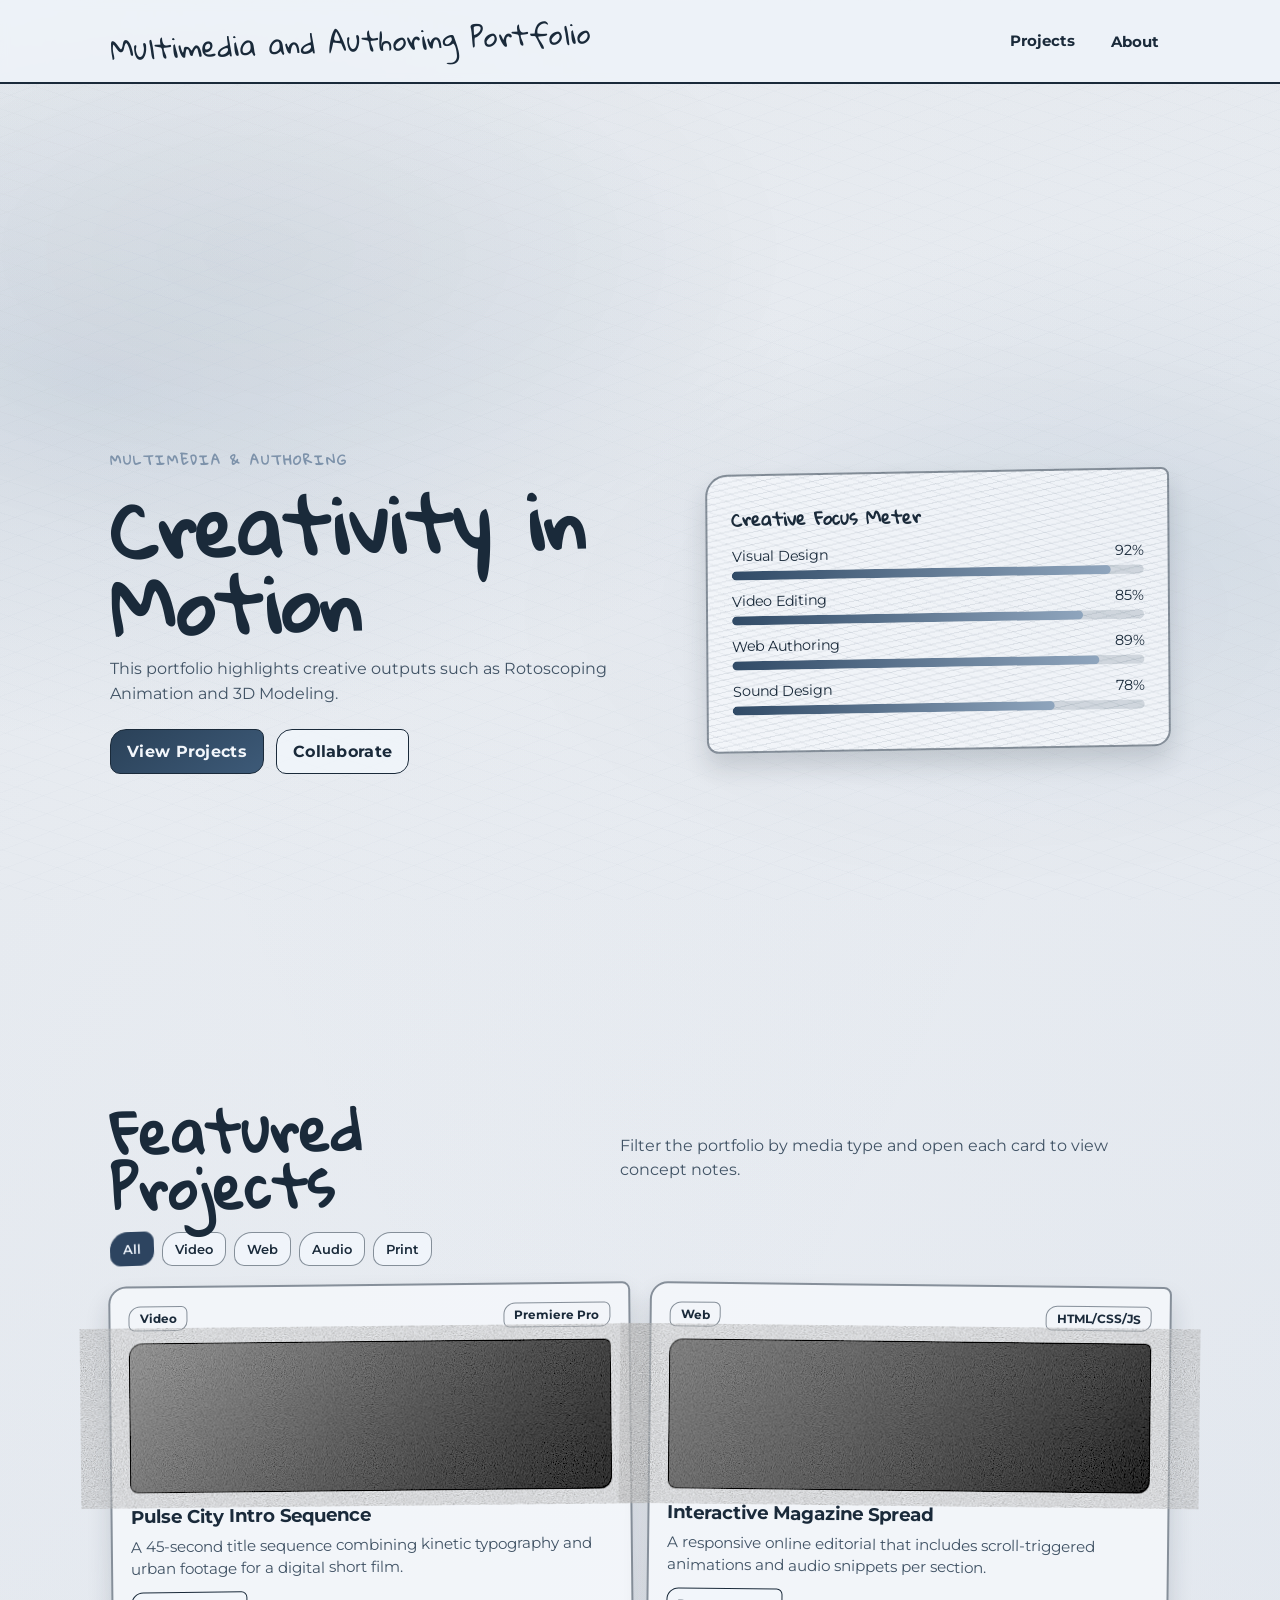
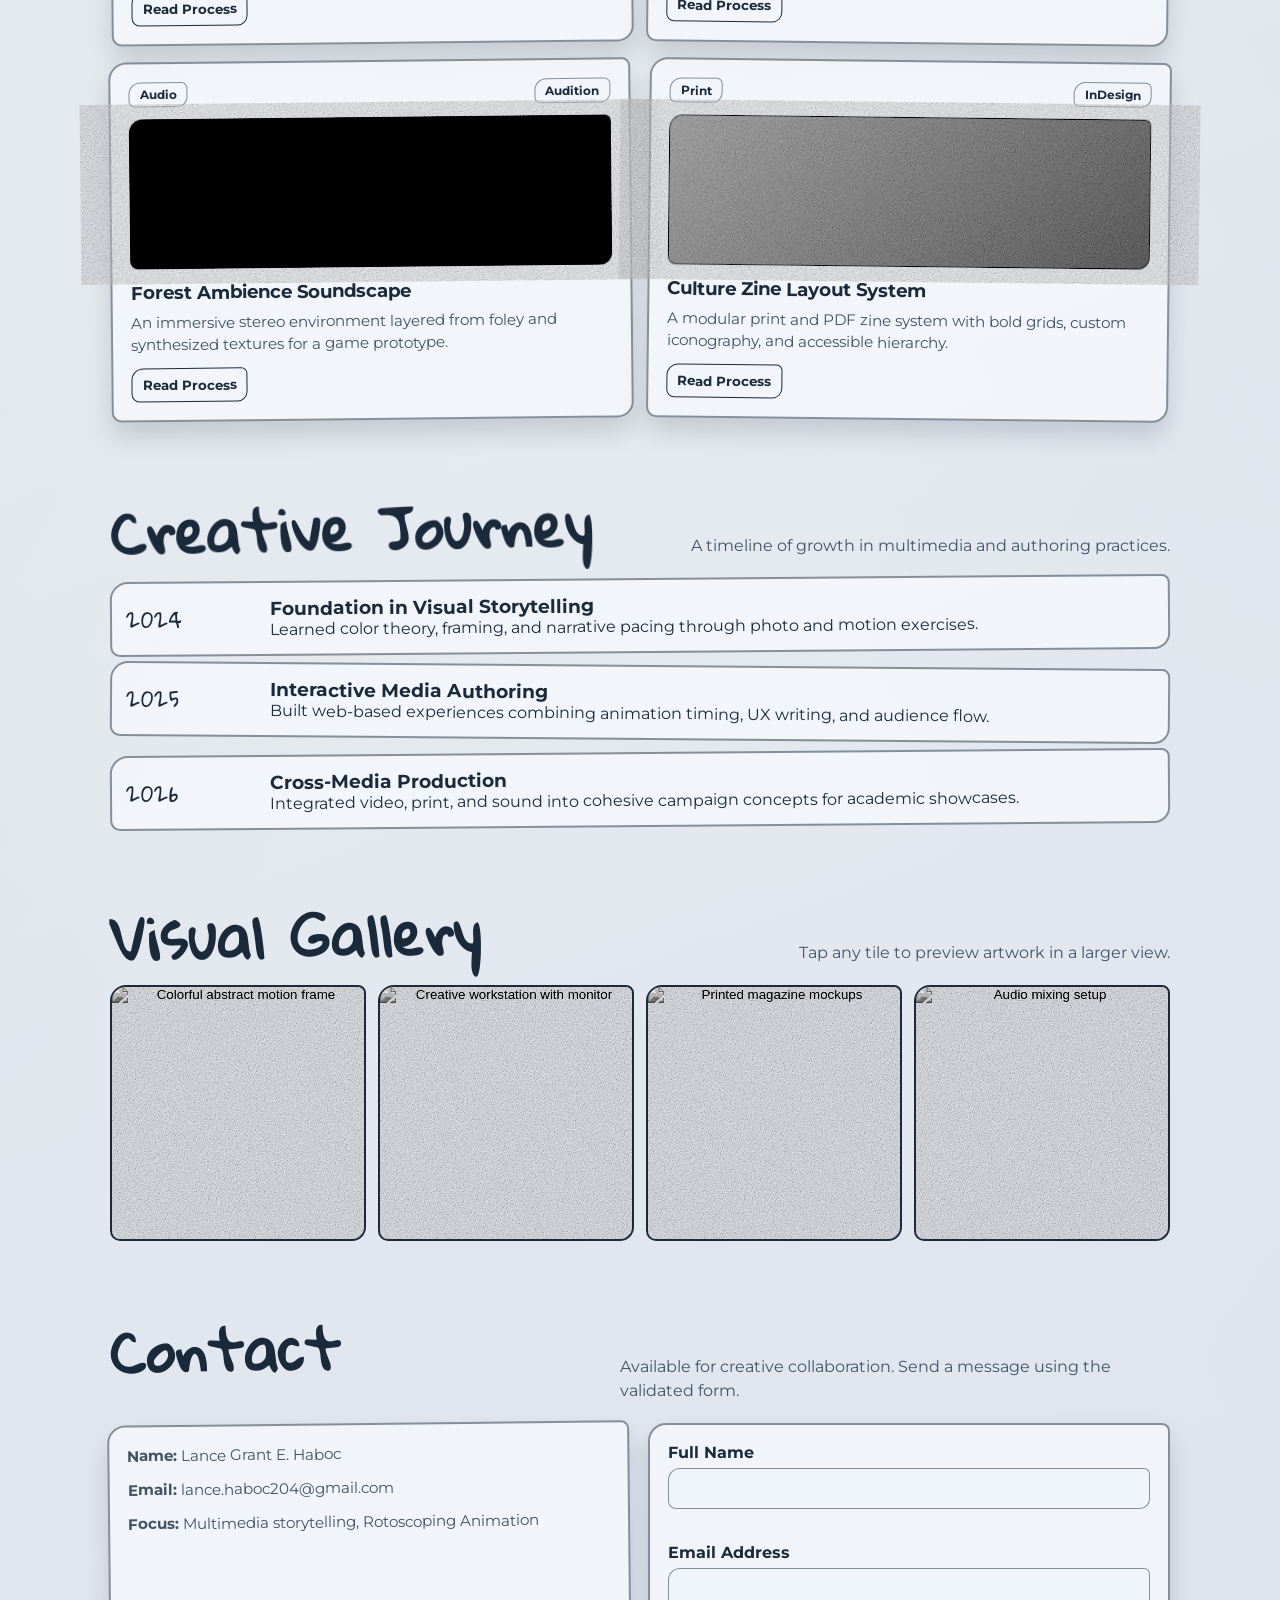
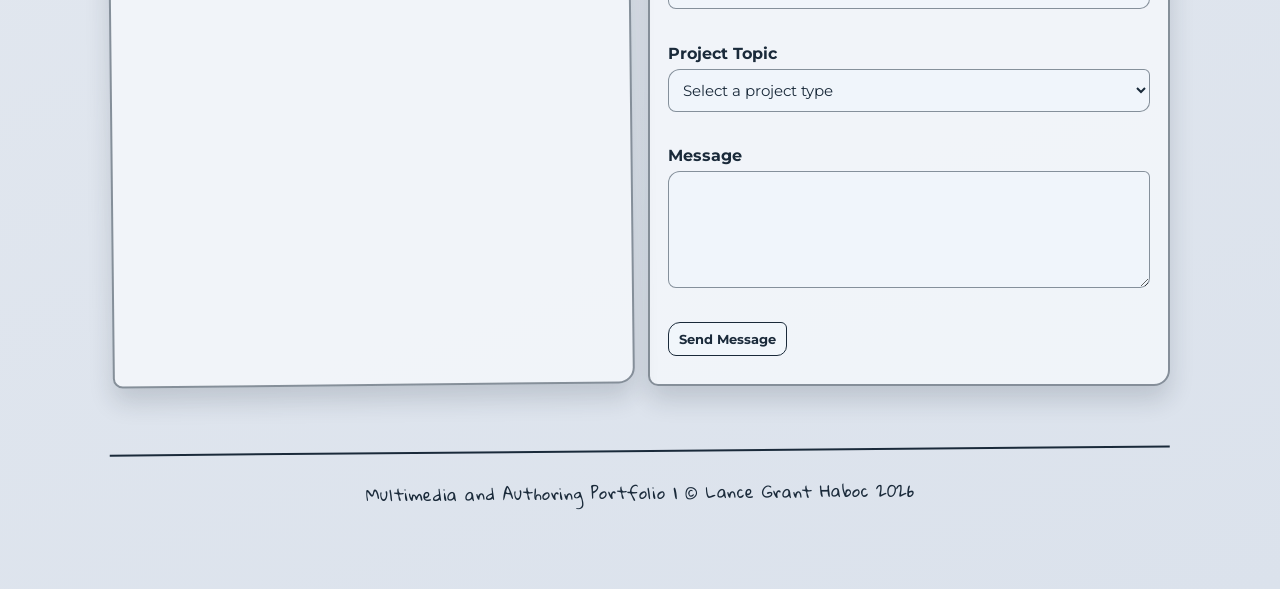
==== index.html @ 73f0cb8f "first commit" ====
<!DOCTYPE html>
<html lang="en">
<head>
    <meta charset="UTF-8">
    <meta name="viewport" content="width=device-width, initial-scale=1.0">
    <title>Multimedia and Authoring Creative Portoflio - Haboc</title>
    <link rel="icon" href="media/images/famicon.ico" type="image/x-icon">
    <link rel="preconnect" href="https://fonts.googleapis.com">
    <link rel="preconnect" href="https://fonts.gstatic.com" crossorigin>
    <link href="https://fonts.googleapis.com/css2?family=Gloria+Hallelujah&family=Montserrat:wght@400;600;700;800&display=swap" rel="stylesheet">
    <link rel="stylesheet" href="css/style.css">
</head>
<body>
    <svg width="0" height="0" style="position:absolute; left:-9999px;">
        <filter id="pencilSketch">
            <feTurbulence type="fractalNoise" baseFrequency="0.9" numOctaves="2" result="noise"></feTurbulence>
            <feColorMatrix in="noise" type="saturate" values="0" result="monoNoise"></feColorMatrix>
            <feBlend in="SourceGraphic" in2="monoNoise" mode="multiply"></feBlend>
        </filter>
    </svg>
    <div class="texture"></div>

    <header>
        <nav class="nav">
            <div class="brand">Multimedia and Authoring Portfolio</div>
            <button id="menuToggle" class="menu-toggle" type="button" aria-expanded="false" aria-controls="primaryNav" aria-label="Toggle navigation menu">
                <span></span>
                <span></span>
                <span></span>
            </button>
            <ul class="nav-links" id="primaryNav">
                <li class="has-dropdown">
                    <button id="projectsMenuButton" class="nav-link-btn" type="button" aria-expanded="false" aria-controls="projectsMenu">Projects</button>
                    <ul id="projectsMenu" class="dropdown-menu" aria-label="Projects menu">
                        <li><a href="sections/rotoscope.html">Rotoscope</a></li>
                        <li><a href="sections/solar-system.html">Solar System</a></li>
                    </ul>
                </li>
                <li><a href="#gallery">About</a></li>
            </ul>
        </nav>
    </header>

    <main>
        <section class="hero reveal" id="home">
            <div>
                <div class="kicker">Multimedia &amp; Authoring</div>
                <h1>Creativity in Motion</h1>
                <p>This portfolio highlights creative outputs such as Rotoscoping Animation and 3D Modeling.</p>
                <div class="actions">
                    <a class="btn btn-primary" href="#projects">View Projects</a>
                    <a class="btn btn-ghost" href="#contact">Collaborate</a>
                </div>
            </div>

            <aside class="hero-card">
                <h2>Creative Focus Meter</h2>
                <div class="meter">
                    <div class="meter-head"><span>Visual Design</span><span>92%</span></div>
                    <div class="meter-track"><div class="meter-fill" style="--fill: 92%"></div></div>
                </div>
                <div class="meter">
                    <div class="meter-head"><span>Video Editing</span><span>85%</span></div>
                    <div class="meter-track"><div class="meter-fill" style="--fill: 85%"></div></div>
                </div>
                <div class="meter">
                    <div class="meter-head"><span>Web Authoring</span><span>89%</span></div>
                    <div class="meter-track"><div class="meter-fill" style="--fill: 89%"></div></div>
                </div>
                <div class="meter">
                    <div class="meter-head"><span>Sound Design</span><span>78%</span></div>
                    <div class="meter-track"><div class="meter-fill" style="--fill: 78%"></div></div>
                </div>
            </aside>
        </section>

        <section id="projects" class="reveal">
            <div class="section-head">
                <h2 class="section-title">Featured Projects</h2>
                <p class="section-note">Filter the portfolio by media type and open each card to view concept notes.</p>
            </div>

            <div class="filters" id="filters">
                <button class="filter-btn active" data-filter="all" type="button">All</button>
                <button class="filter-btn" data-filter="video" type="button">Video</button>
                <button class="filter-btn" data-filter="web" type="button">Web</button>
                <button class="filter-btn" data-filter="audio" type="button">Audio</button>
                <button class="filter-btn" data-filter="print" type="button">Print</button>
            </div>

            <div class="grid" id="projectGrid">
                <article class="project" data-type="video">
                    <div class="project-top">
                        <span class="tag">Video</span>
                        <span class="tag">Premiere Pro</span>
                    </div>
                    <div class="thumb" style="background-image: linear-gradient(135deg, #ff9f1c, #e71d36);"></div>
                    <h3>Pulse City Intro Sequence</h3>
                    <p>A 45-second title sequence combining kinetic typography and urban footage for a digital short film.</p>
                    <button class="mini-btn" type="button" data-project="Pulse City Intro Sequence">Read Process</button>
                </article>

                <article class="project" data-type="web">
                    <div class="project-top">
                        <span class="tag">Web</span>
                        <span class="tag">HTML/CSS/JS</span>
                    </div>
                    <div class="thumb" style="background-image: linear-gradient(135deg, #00b4d8, #0077b6);"></div>
                    <h3>Interactive Magazine Spread</h3>
                    <p>A responsive online editorial that includes scroll-triggered animations and audio snippets per section.</p>
                    <button class="mini-btn" type="button" data-project="Interactive Magazine Spread">Read Process</button>
                </article>

                <article class="project" data-type="audio">
                    <div class="project-top">
                        <span class="tag">Audio</span>
                        <span class="tag">Audition</span>
                    </div>
                    <div class="thumb" style="background-image: linear-gradient(135deg, #8338ec, #3a0ca3);"></div>
                    <h3>Forest Ambience Soundscape</h3>
                    <p>An immersive stereo environment layered from foley and synthesized textures for a game prototype.</p>
                    <button class="mini-btn" type="button" data-project="Forest Ambience Soundscape">Read Process</button>
                </article>

                <article class="project" data-type="print">
                    <div class="project-top">
                        <span class="tag">Print</span>
                        <span class="tag">InDesign</span>
                    </div>
                    <div class="thumb" style="background-image: linear-gradient(135deg, #06d6a0, #1b9aaa);"></div>
                    <h3>Culture Zine Layout System</h3>
                    <p>A modular print and PDF zine system with bold grids, custom iconography, and accessible hierarchy.</p>
                    <button class="mini-btn" type="button" data-project="Culture Zine Layout System">Read Process</button>
                </article>
            </div>
        </section>

        <section id="journey" class="reveal">
            <div class="section-head">
                <h2 class="section-title">Creative Journey</h2>
                <p class="section-note">A timeline of growth in multimedia and authoring practices.</p>
            </div>

            <div class="timeline">
                <article class="timeline-item">
                    <div class="timeline-year">2024</div>
                    <div>
                        <h3>Foundation in Visual Storytelling</h3>
                        <p>Learned color theory, framing, and narrative pacing through photo and motion exercises.</p>
                    </div>
                </article>
                <article class="timeline-item">
                    <div class="timeline-year">2025</div>
                    <div>
                        <h3>Interactive Media Authoring</h3>
                        <p>Built web-based experiences combining animation timing, UX writing, and audience flow.</p>
                    </div>
                </article>
                <article class="timeline-item">
                    <div class="timeline-year">2026</div>
                    <div>
                        <h3>Cross-Media Production</h3>
                        <p>Integrated video, print, and sound into cohesive campaign concepts for academic showcases.</p>
                    </div>
                </article>
            </div>
        </section>

        <section id="gallery" class="reveal">
            <div class="section-head">
                <h2 class="section-title">Visual Gallery</h2>
                <p class="section-note">Tap any tile to preview artwork in a larger view.</p>
            </div>

            <div class="gallery" id="galleryGrid">
                <button type="button" data-caption="Motion frame exploration">
                    <img src="https://images.unsplash.com/photo-1558655146-d09347e92766?auto=format&fit=crop&w=800&q=80" alt="Colorful abstract motion frame">
                </button>
                <button type="button" data-caption="Studio still life composition">
                    <img src="https://images.unsplash.com/photo-1517694712202-14dd9538aa97?auto=format&fit=crop&w=800&q=80" alt="Creative workstation with monitor">
                </button>
                <button type="button" data-caption="Editorial typography tests">
                    <img src="https://images.unsplash.com/photo-1515378791036-0648a3ef77b2?auto=format&fit=crop&w=800&q=80" alt="Printed magazine mockups">
                </button>
                <button type="button" data-caption="Audio session sound mapping">
                    <img src="https://images.unsplash.com/photo-1516280440614-37939bbacd81?auto=format&fit=crop&w=800&q=80" alt="Audio mixing setup">
                </button>
            </div>
        </section>

        <section id="contact" class="reveal">
            <div class="section-head">
                <h2 class="section-title">Contact</h2>
                <p class="section-note">Available for creative collaboration. Send a message using the validated form.</p>
            </div>

            <div class="contact-grid">
                <div class="project" style="grid-column: span 12;">
                    <p><strong>Name:</strong> Lance Grant E. Haboc</p>
                    <p><strong>Email:</strong> lance.haboc204@gmail.com</p>
                    <p><strong>Focus:</strong> Multimedia storytelling, Rotoscoping Animation</p>
                </div>

                <form id="contactForm" class="contact-form" novalidate>
                    <div class="field-group">
                        <label for="fullName">Full Name</label>
                        <input id="fullName" name="fullName" type="text" required minlength="2" maxlength="80" pattern="^[A-Za-z][A-Za-z .'-]{1,79}$" autocomplete="name" aria-describedby="fullNameError">
                        <p class="field-error" id="fullNameError" role="alert"></p>
                    </div>

                    <div class="field-group">
                        <label for="emailAddress">Email Address</label>
                        <input id="emailAddress" name="emailAddress" type="email" required maxlength="120" autocomplete="email" aria-describedby="emailAddressError">
                        <p class="field-error" id="emailAddressError" role="alert"></p>
                    </div>

                    <div class="field-group">
                        <label for="projectTopic">Project Topic</label>
                        <select id="projectTopic" name="projectTopic" required aria-describedby="projectTopicError">
                            <option value="">Select a project type</option>
                            <option value="rotoscope">Rotoscope Animation</option>
                            <option value="solar-system">Solar System</option>
                            <option value="other">Other Multimedia Work</option>
                        </select>
                        <p class="field-error" id="projectTopicError" role="alert"></p>
                    </div>

                    <div class="field-group">
                        <label for="message">Message</label>
                        <textarea id="message" name="message" rows="5" required minlength="20" maxlength="600" aria-describedby="messageError"></textarea>
                        <p class="field-error" id="messageError" role="alert"></p>
                    </div>

                    <button type="submit" class="mini-btn">Send Message</button>
                    <p id="formStatus" class="form-status" aria-live="polite"></p>
                </form>
            </div>
        </section>

        <footer>
            Multimedia and Authoring Portfolio | © Lance Grant Haboc <span id="year"></span>
        </footer>
    </main>

    <div class="modal" id="modal" aria-hidden="true">
        <div class="modal-content">
            <img class="modal-media" id="modalImage" src="[data-uri]" alt="Expanded gallery artwork">
            <div class="modal-copy">
                <p id="modalCaption"></p>
                <button class="close-btn" id="closeModal" type="button">Close</button>
            </div>
        </div>
    </div>

    <script src="js/script.js"></script>
</body>
</html>
---- css/style.css ----
:root {
    --paper: #f1f3f6;
    --paper-dark: #dbe2ec;
    --ink: #1a2a3a;
    --ink-muted: #415365;
    --accent: #7d92aa;
    --card: rgba(245, 248, 252, 0.8);
    --border: rgba(26, 42, 58, 0.5);
    --shadow: 0 14px 24px rgba(24, 36, 50, 0.16);
}

* {
    box-sizing: border-box;
    margin: 0;
    padding: 0;
}

html {
    scroll-behavior: smooth;
}

body {
    font-family: "Montserrat", sans-serif;
    color: var(--ink);
    background:
        radial-gradient(1200px 620px at 8% 10%, rgba(117, 142, 169, 0.18), transparent 58%),
        radial-gradient(1000px 560px at 92% 14%, rgba(138, 163, 189, 0.16), transparent 55%),
        linear-gradient(115deg, rgba(92, 120, 148, 0.06), transparent 48%),
        linear-gradient(245deg, rgba(92, 120, 148, 0.05), transparent 50%),
        linear-gradient(160deg, var(--paper), var(--paper-dark));
    min-height: 100vh;
    overflow-x: hidden;
    position: relative;
}

.texture {
    position: fixed;
    inset: 0;
    pointer-events: none;
    background-image:
        radial-gradient(900px 500px at 20% 28%, rgba(47, 72, 98, 0.1), transparent 64%),
        radial-gradient(820px 460px at 78% 68%, rgba(47, 72, 98, 0.08), transparent 66%),
        repeating-linear-gradient(18deg, rgba(47, 72, 98, 0.035) 0 1px, transparent 1px 16px),
        repeating-linear-gradient(-21deg, rgba(47, 72, 98, 0.03) 0 1px, transparent 1px 18px);
    opacity: 0.42;
    z-index: -1;
    animation: grain 12s ease-in-out infinite;
    filter: blur(0.2px);
}

header {
    position: sticky;
    top: 0;
    z-index: 20;
    background: rgba(239, 244, 250, 0.84);
    border-bottom: 2px solid var(--ink);
    backdrop-filter: blur(4px);
}

.nav {
    max-width: 1100px;
    margin: 0 auto;
    padding: 14px 20px;
    display: flex;
    align-items: center;
    justify-content: space-between;
    gap: 16px;
}

.brand {
    font-family: "Gloria Hallelujah", cursive;
    font-size: 1.7rem;
    letter-spacing: 0.5px;
    color: var(--ink);
    transform: rotate(-2deg);
}

.menu-toggle {
    display: none;
    width: 44px;
    height: 40px;
    border: 1px solid var(--ink);
    border-radius: 12px 6px 10px 8px;
    background: rgba(241, 246, 252, 0.9);
    cursor: pointer;
    padding: 8px;
}

.menu-toggle span {
    display: block;
    width: 100%;
    height: 2px;
    margin: 5px 0;
    background: var(--ink);
    border-radius: 2px;
}

.nav-links {
    list-style: none;
    display: flex;
    gap: 14px;
    flex-wrap: wrap;
    align-items: center;
}

.nav-links a {
    text-decoration: none;
    color: var(--ink);
    font-size: 0.92rem;
    padding: 8px 10px;
    border-radius: 14px 6px 12px 8px;
    border: 1px solid transparent;
    transition: 0.25s ease;
    font-weight: 700;
}

.nav-link-btn {
    text-decoration: none;
    color: var(--ink);
    font-size: 0.92rem;
    padding: 8px 10px;
    border-radius: 14px 6px 12px 8px;
    border: 1px solid transparent;
    transition: 0.25s ease;
    font-weight: 700;
    cursor: pointer;
    background: transparent;
    font-family: "Montserrat", sans-serif;
}

.nav-links a:hover,
.nav-links a:focus-visible,
.nav-link-btn:hover,
.nav-link-btn:focus-visible {
    background: rgba(125, 146, 170, 0.18);
    border-color: var(--border);
    color: var(--ink);
    outline: none;
    transform: rotate(-2deg);
}

.has-dropdown {
    position: relative;
}

.dropdown-menu {
    list-style: none;
    position: absolute;
    right: 0;
    top: calc(100% + 8px);
    min-width: 190px;
    background: rgba(239, 244, 250, 0.98);
    border: 2px solid var(--border);
    border-radius: 14px 6px 12px 8px;
    box-shadow: var(--shadow);
    padding: 8px;
    display: none;
    z-index: 35;
}

.dropdown-menu.open {
    display: block;
}

.dropdown-menu li + li {
    margin-top: 4px;
}

.dropdown-menu a {
    display: block;
    border-radius: 10px 5px 8px 6px;
}

main {
    max-width: 1100px;
    margin: 0 auto;
    padding: 36px 20px 80px;
}

.hero {
    min-height: calc(100vh - 80px);
    display: grid;
    grid-template-columns: 1.1fr 0.9fr;
    align-items: center;
    gap: 28px;
}

.kicker {
    letter-spacing: 2px;
    font-size: 0.8rem;
    text-transform: uppercase;
    color: var(--accent);
    font-weight: 700;
    margin-bottom: 12px;
    font-family: "Gloria Hallelujah", cursive;
}

h1 {
    font-family: "Gloria Hallelujah", cursive;
    font-size: clamp(2.3rem, 6vw, 4.7rem);
    line-height: 1.03;
    letter-spacing: 0.8px;
    margin-bottom: 16px;
    transform: rotate(-1.2deg);
}

.hero p {
    max-width: 52ch;
    color: var(--ink-muted);
    margin-bottom: 22px;
    line-height: 1.6;
}

.hero-video-wrap {
    width: min(560px, 100%);
    border: 2px solid var(--border);
    border-radius: 18px 8px 16px 10px;
    overflow: hidden;
    background: rgba(241, 246, 252, 0.65);
    box-shadow: var(--shadow);
    margin: 0 0 18px;
    transform: rotate(-0.5deg);
}

.hero-card .hero-video-wrap {
    width: 100%;
    max-width: 300px;
    margin: 0 auto 14px;
    transform: none;
}

.hero-video-title {
    font-size: 1.1rem;
    margin-bottom: 10px;
    color: var(--ink);
    font-family: "Gloria Hallelujah", cursive;
}

.hero-video {
    display: block;
    width: 100%;
    aspect-ratio: 16 / 9;
    object-fit: cover;
    background: #111924;
    filter: grayscale(1) contrast(1.25) brightness(0.9);
}

.hero-card .hero-video {
    width: 100%;
    max-width: 300px;
    aspect-ratio: auto;
    height: 170px;
    max-height: 170px;
}

.hero-video-controls {
    display: flex;
    justify-content: flex-end;
    padding: 10px;
    background: rgba(235, 241, 248, 0.85);
}

.video-mute-btn {
    border: 1px solid var(--ink);
    background: rgba(241, 246, 252, 0.95);
    color: var(--ink);
    padding: 8px 12px;
    border-radius: 12px 6px 10px 8px;
    cursor: pointer;
    font-family: "Montserrat", sans-serif;
    font-weight: 700;
    transition: 0.2s ease;
}

.video-mute-btn:hover {
    background: #2d4460;
    color: #eef4fc;
    transform: rotate(-2deg);
}

.video-status {
    font-size: 0.85rem;
    color: var(--ink-muted);
    margin-bottom: 12px;
}

.actions {
    display: flex;
    gap: 12px;
    flex-wrap: wrap;
}

.btn {
    text-decoration: none;
    border-radius: 16px 8px 14px 10px;
    padding: 12px 16px;
    font-weight: 700;
    letter-spacing: 0.3px;
    border: 1px solid var(--ink);
    transition: 0.2s ease;
    font-family: "Montserrat", sans-serif;
}

.btn-primary {
    background: linear-gradient(145deg, #2a4158, #3d5a78);
    color: #f2f6fb;
}

.btn-primary:hover {
    transform: translateY(-2px) rotate(-2deg);
    box-shadow: var(--shadow);
}

.btn-ghost {
    color: var(--ink);
    border-color: var(--ink);
    background: rgba(241, 246, 252, 0.78);
}

.btn-ghost:hover {
    background: rgba(221, 233, 247, 0.95);
    transform: translateY(-2px) rotate(2deg);
}

.hero-card {
    background:
        repeating-linear-gradient(-12deg, rgba(40, 61, 84, 0.1) 0 1px, transparent 1px 6px),
        repeating-linear-gradient(21deg, rgba(40, 61, 84, 0.06) 0 1px, transparent 1px 8px),
        var(--card);
    border: 2px solid var(--border);
    border-radius: 22px 8px 16px 12px;
    padding: 24px;
    box-shadow: var(--shadow);
    transform: rotate(-1deg) skew(-0.6deg);
    animation: float 5s ease-in-out infinite, sketchJitter 2.2s steps(2, end) infinite;
}

.hero-card h2 {
    font-size: 1.1rem;
    margin-bottom: 10px;
    color: var(--ink);
    font-family: "Gloria Hallelujah", cursive;
}

.hero-side-video {
    grid-column: 2;
    margin: 0 0 14px;
    transform: none;
}

.hero-card {
    grid-column: 2;
}

.meter {
    margin-bottom: 12px;
}

.meter-head {
    display: flex;
    justify-content: space-between;
    font-size: 0.9rem;
    margin-bottom: 6px;
}

.meter-track {
    height: 9px;
    border-radius: 8px;
    background: rgba(42, 62, 82, 0.16);
    overflow: hidden;
}

.meter-fill {
    height: 100%;
    width: var(--fill);
    background: linear-gradient(90deg, #304a66, #8fa5bd);
    border-radius: inherit;
}

section {
    margin-top: 80px;
}

.section-head {
    display: flex;
    align-items: baseline;
    justify-content: space-between;
    gap: 12px;
    margin-bottom: 20px;
}

.section-title {
    font-family: "Gloria Hallelujah", cursive;
    font-size: clamp(2rem, 5vw, 3.5rem);
    letter-spacing: 0.8px;
    line-height: 1;
    transform: rotate(-1deg);
}

.section-note {
    color: var(--ink-muted);
    max-width: 50ch;
    line-height: 1.5;
}

.filters {
    display: flex;
    flex-wrap: wrap;
    gap: 8px;
    margin-bottom: 18px;
}

.filter-btn {
    border: 1px solid var(--border);
    background: rgba(241, 246, 252, 0.86);
    color: var(--ink);
    border-radius: 18px 9px 14px 10px;
    padding: 8px 12px;
    cursor: pointer;
    font-weight: 600;
    transition: 0.2s;
    font-family: "Montserrat", sans-serif;
}

.filter-btn.active,
.filter-btn:hover {
    background: #2d4460;
    color: #eef4fc;
    border-color: #2d4460;
    transform: rotate(-2deg);
}

.grid {
    display: grid;
    grid-template-columns: repeat(12, 1fr);
    gap: 16px;
}

.project {
    grid-column: span 6;
    background: var(--card);
    border: 2px solid var(--border);
    border-radius: 18px 8px 16px 10px;
    padding: 18px;
    box-shadow: var(--shadow);
    opacity: 1;
    transform: scale(1) rotate(-0.6deg);
    transition: opacity 0.3s ease, transform 0.3s ease;
    animation: sketchJitter 2.6s steps(2, end) infinite;
}

.project:nth-child(even) {
    transform: scale(1) rotate(0.65deg);
}

.project.hide {
    opacity: 0;
    transform: scale(0.96) rotate(0deg);
    pointer-events: none;
    position: absolute;
}

.project-top {
    display: flex;
    justify-content: space-between;
    gap: 10px;
    align-items: center;
    margin-bottom: 12px;
}

.tag {
    border-radius: 12px 6px 10px 6px;
    border: 1px solid var(--border);
    padding: 4px 10px;
    font-size: 0.75rem;
    color: var(--ink);
    white-space: nowrap;
    font-family: "Montserrat", sans-serif;
    font-weight: 700;
}

.thumb {
    height: 150px;
    border-radius: 14px 6px 12px 8px;
    margin-bottom: 12px;
    background-size: cover;
    background-position: center;
    border: 1px solid var(--border);
    filter: url(#pencilSketch) grayscale(1) contrast(1.3) brightness(0.95) saturate(0.5);
}

.project h3 {
    margin-bottom: 8px;
    font-size: 1.15rem;
}

.project p {
    color: var(--ink-muted);
    font-size: 0.95rem;
    line-height: 1.45;
    margin-bottom: 12px;
}

.mini-btn {
    border: 1px solid var(--ink);
    background: rgba(241, 246, 252, 0.86);
    color: var(--ink);
    padding: 8px 10px;
    border-radius: 12px 6px 10px 8px;
    cursor: pointer;
    font-family: "Montserrat", sans-serif;
    font-weight: 700;
}

.mini-btn:hover {
    background: #2d4460;
    color: #eef4fc;
    transform: rotate(-2deg);
}

.timeline {
    display: grid;
    gap: 12px;
}

.contact-grid {
    display: grid;
    grid-template-columns: repeat(12, 1fr);
    gap: 16px;
}

.contact-grid > .project {
    grid-column: span 6 !important;
}

.contact-form {
    grid-column: span 6;
    background: var(--card);
    border: 2px solid var(--border);
    border-radius: 18px 8px 16px 10px;
    padding: 18px;
    box-shadow: var(--shadow);
    animation: sketchJitter 2.6s steps(2, end) infinite;
}

.field-group {
    display: grid;
    gap: 6px;
    margin-bottom: 12px;
}

.field-group label {
    font-weight: 700;
}

.field-group input,
.field-group select,
.field-group textarea {
    border: 1px solid var(--border);
    border-radius: 12px 6px 10px 8px;
    padding: 10px;
    font-family: "Montserrat", sans-serif;
    font-size: 0.95rem;
    color: var(--ink);
    background: rgba(241, 246, 252, 0.95);
}

.field-group input:focus-visible,
.field-group select:focus-visible,
.field-group textarea:focus-visible {
    outline: 2px solid #2d4460;
    outline-offset: 1px;
}

.field-group input.invalid,
.field-group select.invalid,
.field-group textarea.invalid {
    border-color: #8f1d2f;
    background: rgba(255, 235, 238, 0.9);
}

.field-group input.valid,
.field-group select.valid,
.field-group textarea.valid {
    border-color: #2f6b4f;
}

.field-error {
    color: #8f1d2f;
    min-height: 1.2em;
    font-size: 0.85rem;
}

.form-status {
    margin-top: 10px;
    font-size: 0.92rem;
    color: var(--ink-muted);
}

.form-status.success {
    color: #1f5f44;
}

.form-status.error {
    color: #8f1d2f;
}

.timeline-item {
    display: grid;
    grid-template-columns: 130px 1fr;
    gap: 14px;
    padding: 14px;
    background: var(--card);
    border: 2px solid var(--border);
    border-radius: 18px 8px 16px 10px;
    transform: rotate(-0.45deg);
    animation: sketchJitter 2.8s steps(2, end) infinite;
}

.timeline-item:nth-child(even) {
    transform: rotate(0.45deg);
}

.timeline-year {
    font-family: "Gloria Hallelujah", cursive;
    color: var(--ink);
    letter-spacing: 1px;
    font-size: 1.3rem;
}

.gallery {
    display: grid;
    grid-template-columns: repeat(4, 1fr);
    gap: 12px;
}

.gallery button {
    background: none;
    border: 0;
    cursor: pointer;
    border-radius: 16px 8px 14px 10px;
    overflow: hidden;
    border: 2px solid var(--ink);
    padding: 0;
    animation: sketchJitter 2.9s steps(2, end) infinite;
}

.gallery img {
    width: 100%;
    display: block;
    aspect-ratio: 1/1;
    object-fit: cover;
    transition: transform 0.35s ease;
    filter: url(#pencilSketch) grayscale(1) contrast(1.3) brightness(0.9);
}

.gallery button:hover img {
    transform: scale(1.08) rotate(-1deg);
}

.modal {
    position: fixed;
    inset: 0;
    background: rgba(13, 24, 36, 0.82);
    display: none;
    place-items: center;
    padding: 20px;
    z-index: 30;
}

.modal.open {
    display: grid;
    animation: fadeIn 0.25s ease;
}

.modal-content {
    max-width: 860px;
    width: 100%;
    background: #ebf1f8;
    border: 2px solid var(--ink);
    border-radius: 16px 8px 14px 10px;
    overflow: hidden;
    transform: rotate(-0.4deg);
}

.modal-media {
    width: 100%;
    max-height: 70vh;
    object-fit: cover;
    display: block;
}

.modal-copy {
    padding: 14px;
    display: flex;
    justify-content: space-between;
    align-items: center;
    gap: 10px;
}

.close-btn {
    border: 1px solid var(--ink);
    background: rgba(241, 246, 252, 0.95);
    color: var(--ink);
    border-radius: 12px 6px 10px 8px;
    padding: 8px 10px;
    cursor: pointer;
    font-family: "Montserrat", sans-serif;
    font-weight: 700;
}

.close-btn:hover {
    background: #2d4460;
    color: #eef4fc;
}

.reveal {
    opacity: 0;
    transform: translateY(20px);
    transition: 0.6s ease;
}

.reveal.in {
    opacity: 1;
    transform: none;
}

footer {
    margin-top: 64px;
    text-align: center;
    color: var(--ink);
    border-top: 2px solid var(--ink);
    padding-top: 24px;
    font-size: 1rem;
    font-family: "Gloria Hallelujah", cursive;
    letter-spacing: 0.6px;
    transform: rotate(-0.5deg);
}

@keyframes float {
    0%,
    100% {
        transform: rotate(-2deg) translateY(0);
    }
    50% {
        transform: rotate(-1deg) translateY(-8px);
    }
}

@keyframes fadeIn {
    from {
        opacity: 0;
    }
    to {
        opacity: 1;
    }
}

@keyframes grain {
    0% { transform: translate(0, 0); }
    25% { transform: translate(-0.25%, 0.3%); }
    50% { transform: translate(0.35%, -0.25%); }
    75% { transform: translate(-0.3%, -0.2%); }
    100% { transform: translate(0, 0); }
}

@keyframes sketchJitter {
    0% { filter: none; }
    50% { filter: saturate(0.94); }
    100% { filter: none; }
}

@media (max-width: 960px) {
    .hero {
        grid-template-columns: 1fr;
        min-height: auto;
    }

    .hero-side-video,
    .hero-card {
        grid-column: auto;
    }

    .hero-video-wrap {
        width: 100%;
        transform: none;
    }

    .hero-card {
        transform: none;
    }

    .project {
        grid-column: span 12;
    }

    .contact-grid > .project,
    .contact-form {
        grid-column: span 12 !important;
    }

    .gallery {
        grid-template-columns: repeat(2, 1fr);
    }
}

@media (max-width: 620px) {
    .nav {
        flex-wrap: wrap;
        position: relative;
    }

    .brand {
        font-size: 1.4rem;
    }

    .menu-toggle {
        display: block;
        margin-left: auto;
    }

    .nav-links {
        display: none;
        width: 100%;
        flex-direction: column;
        align-items: stretch;
        gap: 8px;
        padding-top: 8px;
    }

    .nav-links.open {
        display: flex;
    }

    .nav-links a,
    .nav-link-btn {
        display: block;
        width: 100%;
        text-align: left;
    }

    .has-dropdown {
        width: 100%;
    }

    .dropdown-menu {
        position: static;
        margin-top: 6px;
        width: 100%;
    }

    .timeline-item {
        grid-template-columns: 1fr;
    }

    .gallery {
        grid-template-columns: 1fr;
    }
}

@media (prefers-reduced-motion: reduce) {
    * {
        animation: none !important;
        transition: none !important;
    }
}
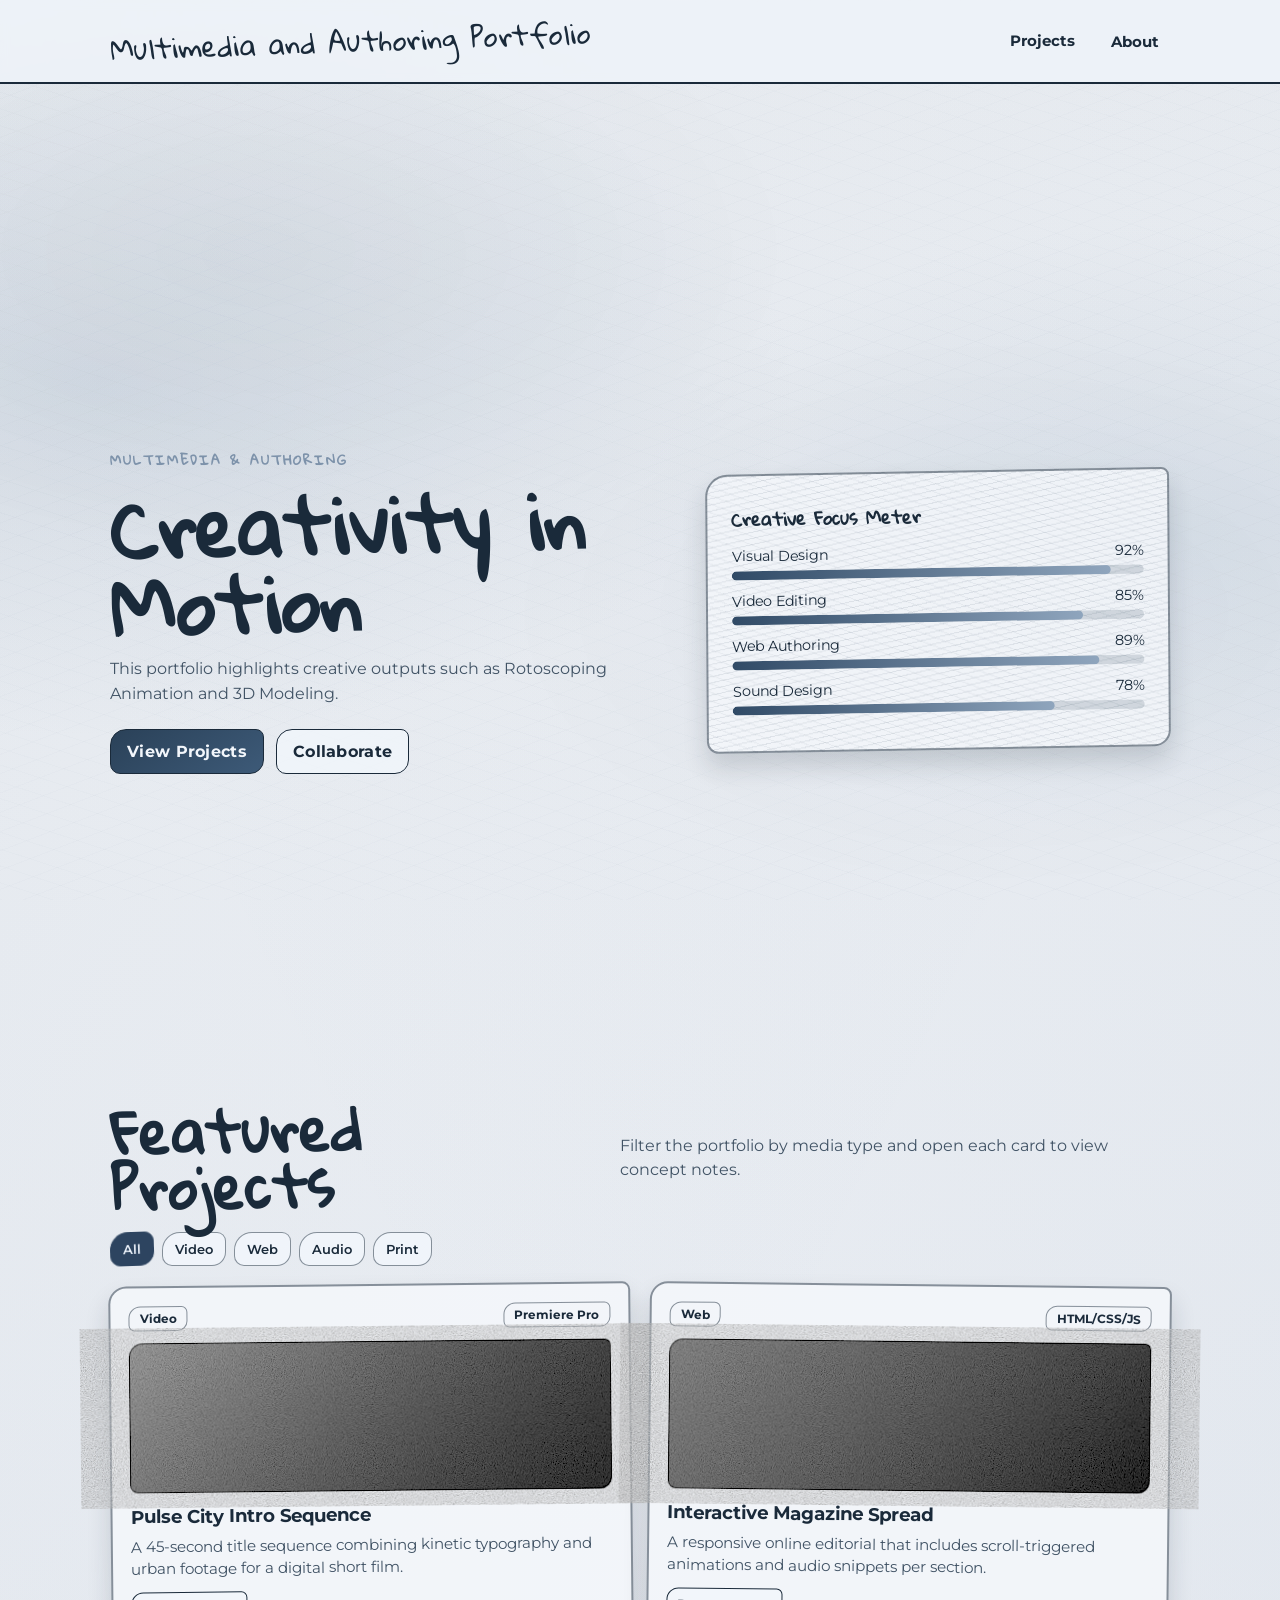
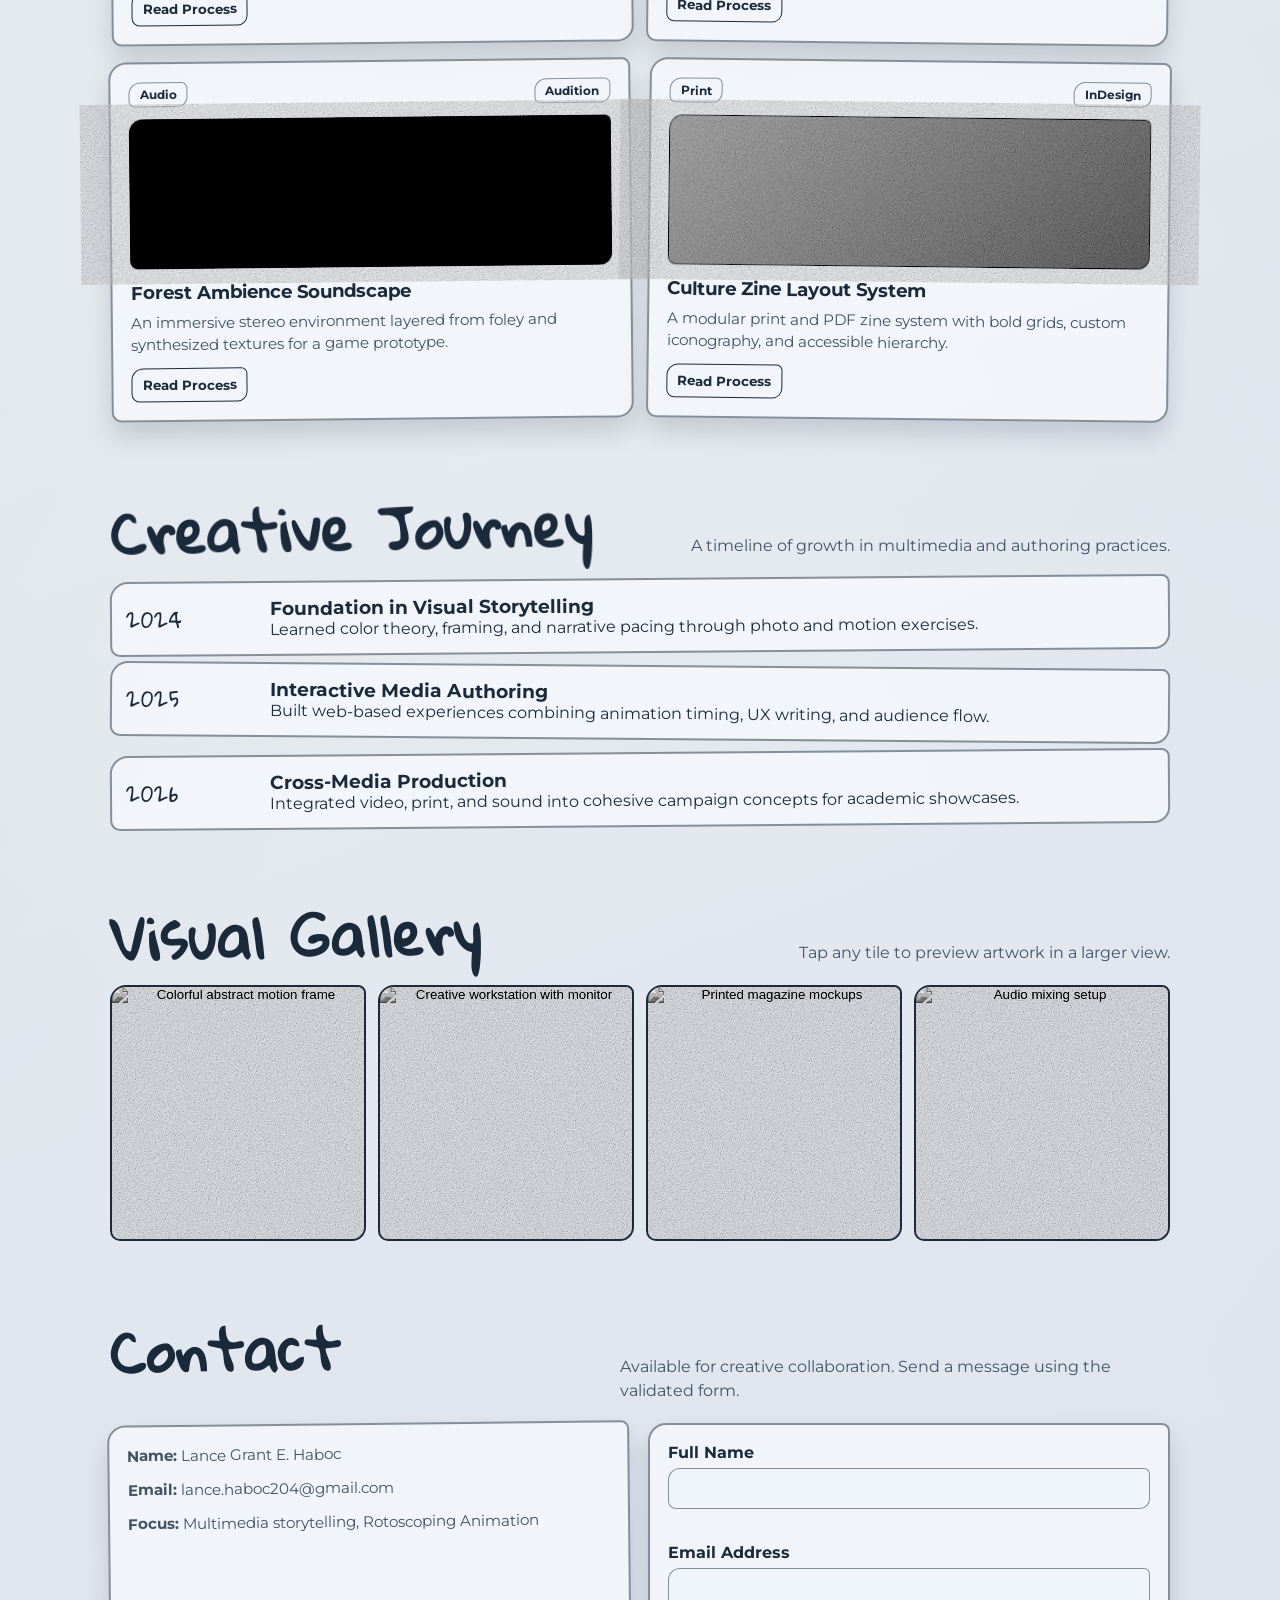
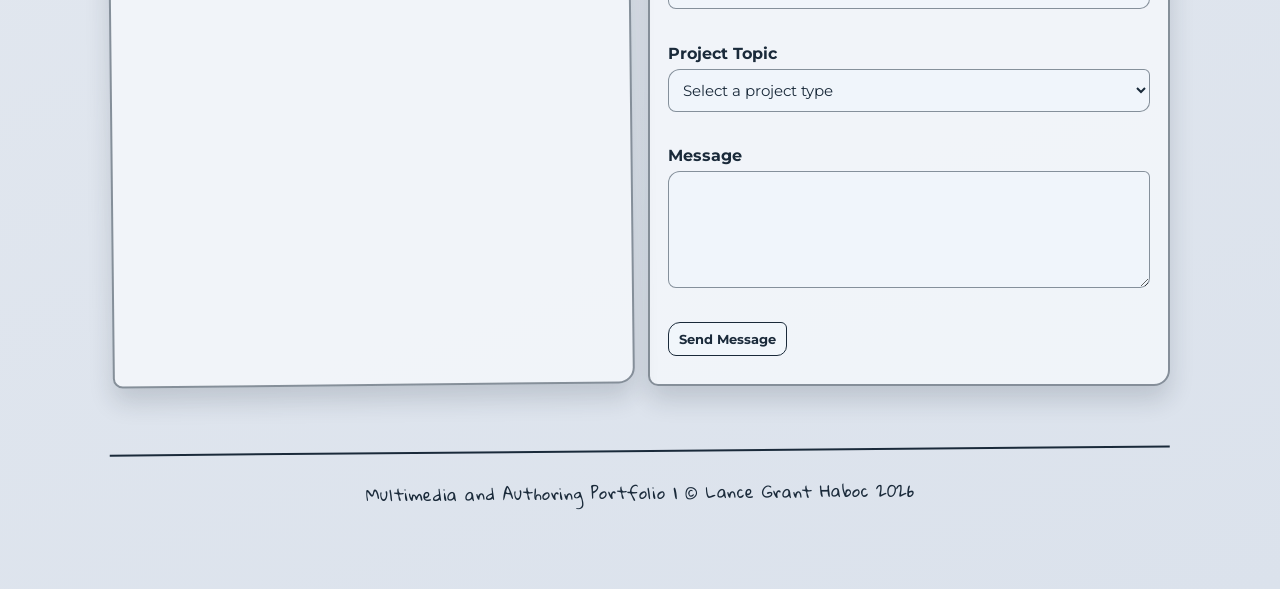
==== commit 81ba832b: "Rotoscope Week5" ====
--- a/index.html
+++ b/index.html
@@ -34,6 +34,7 @@
                     <ul id="projectsMenu" class="dropdown-menu" aria-label="Projects menu">
                         <li><a href="sections/rotoscope.html">Rotoscope</a></li>
                         <li><a href="sections/solar-system.html">Solar System</a></li>
+                        <li><a href="sections/scripts.html">Scripts</a></li>
                     </ul>
                 </li>
                 <li><a href="#gallery">About</a></li>
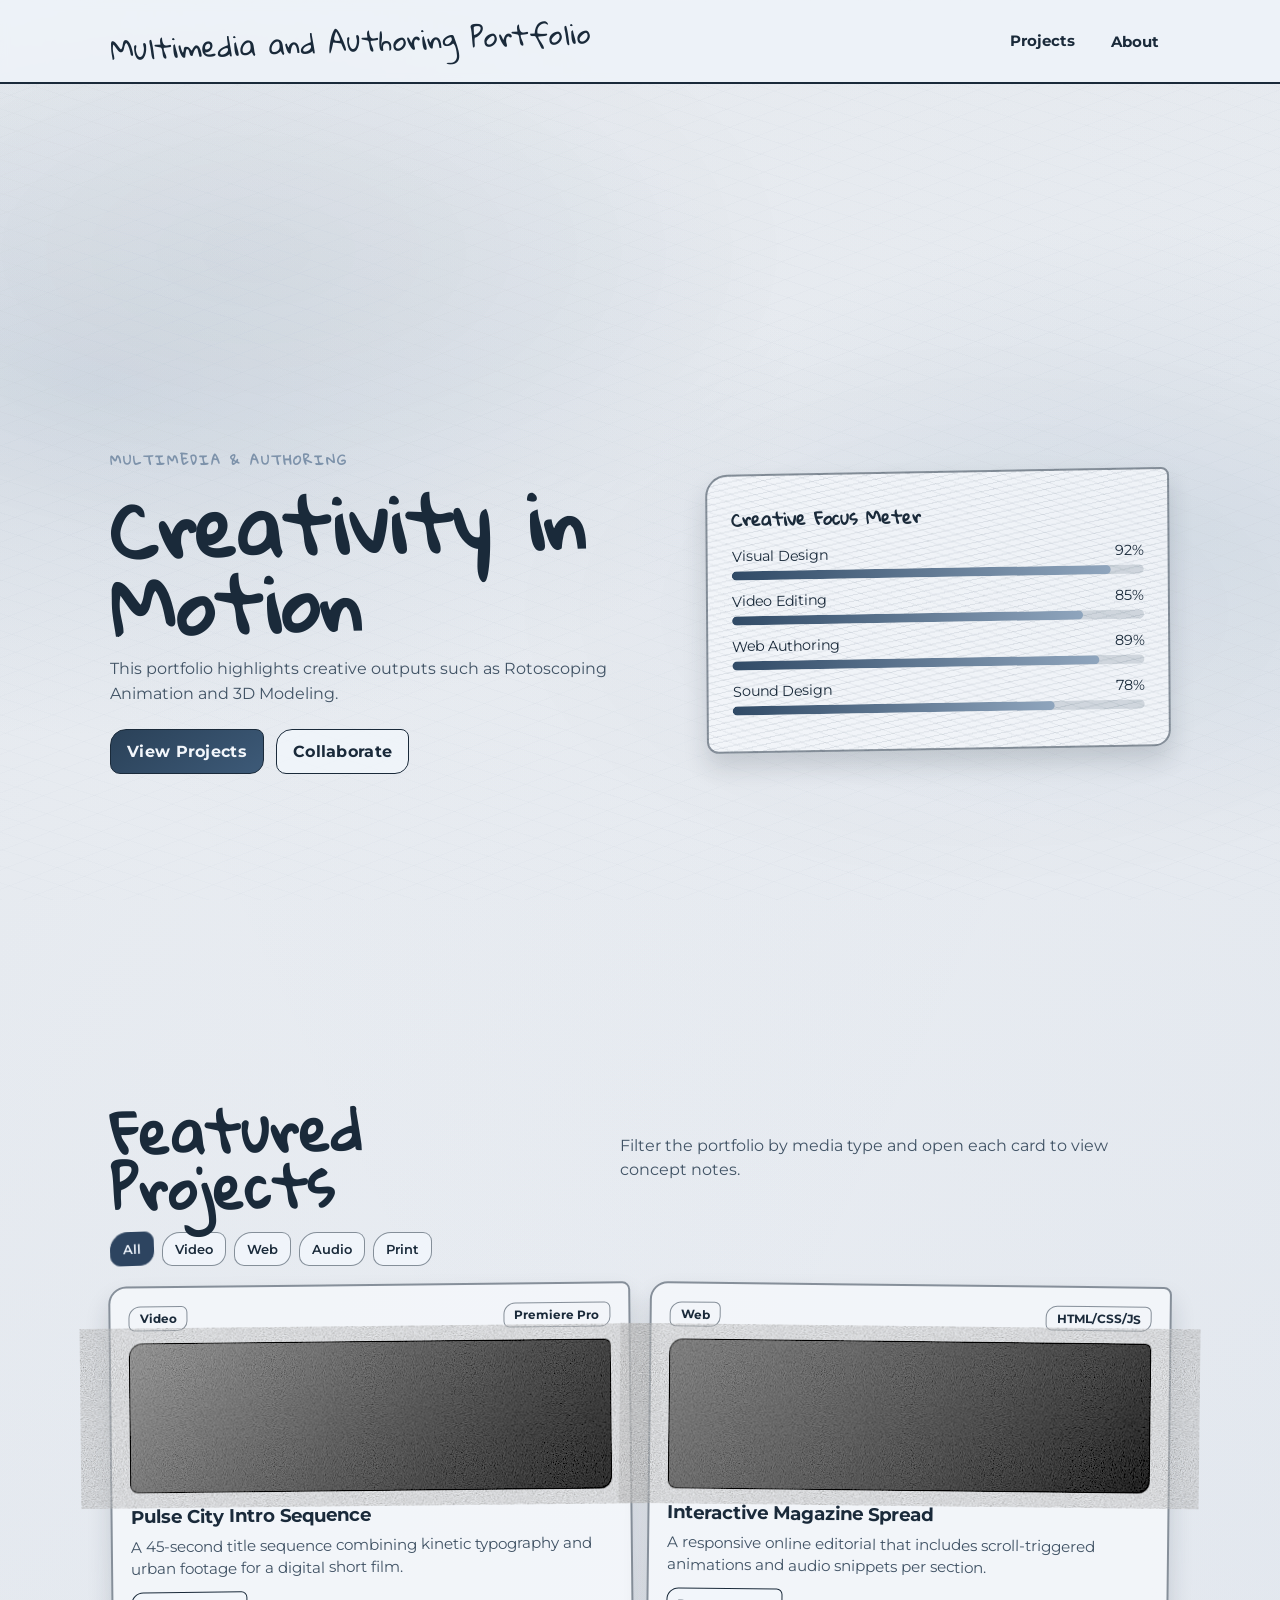
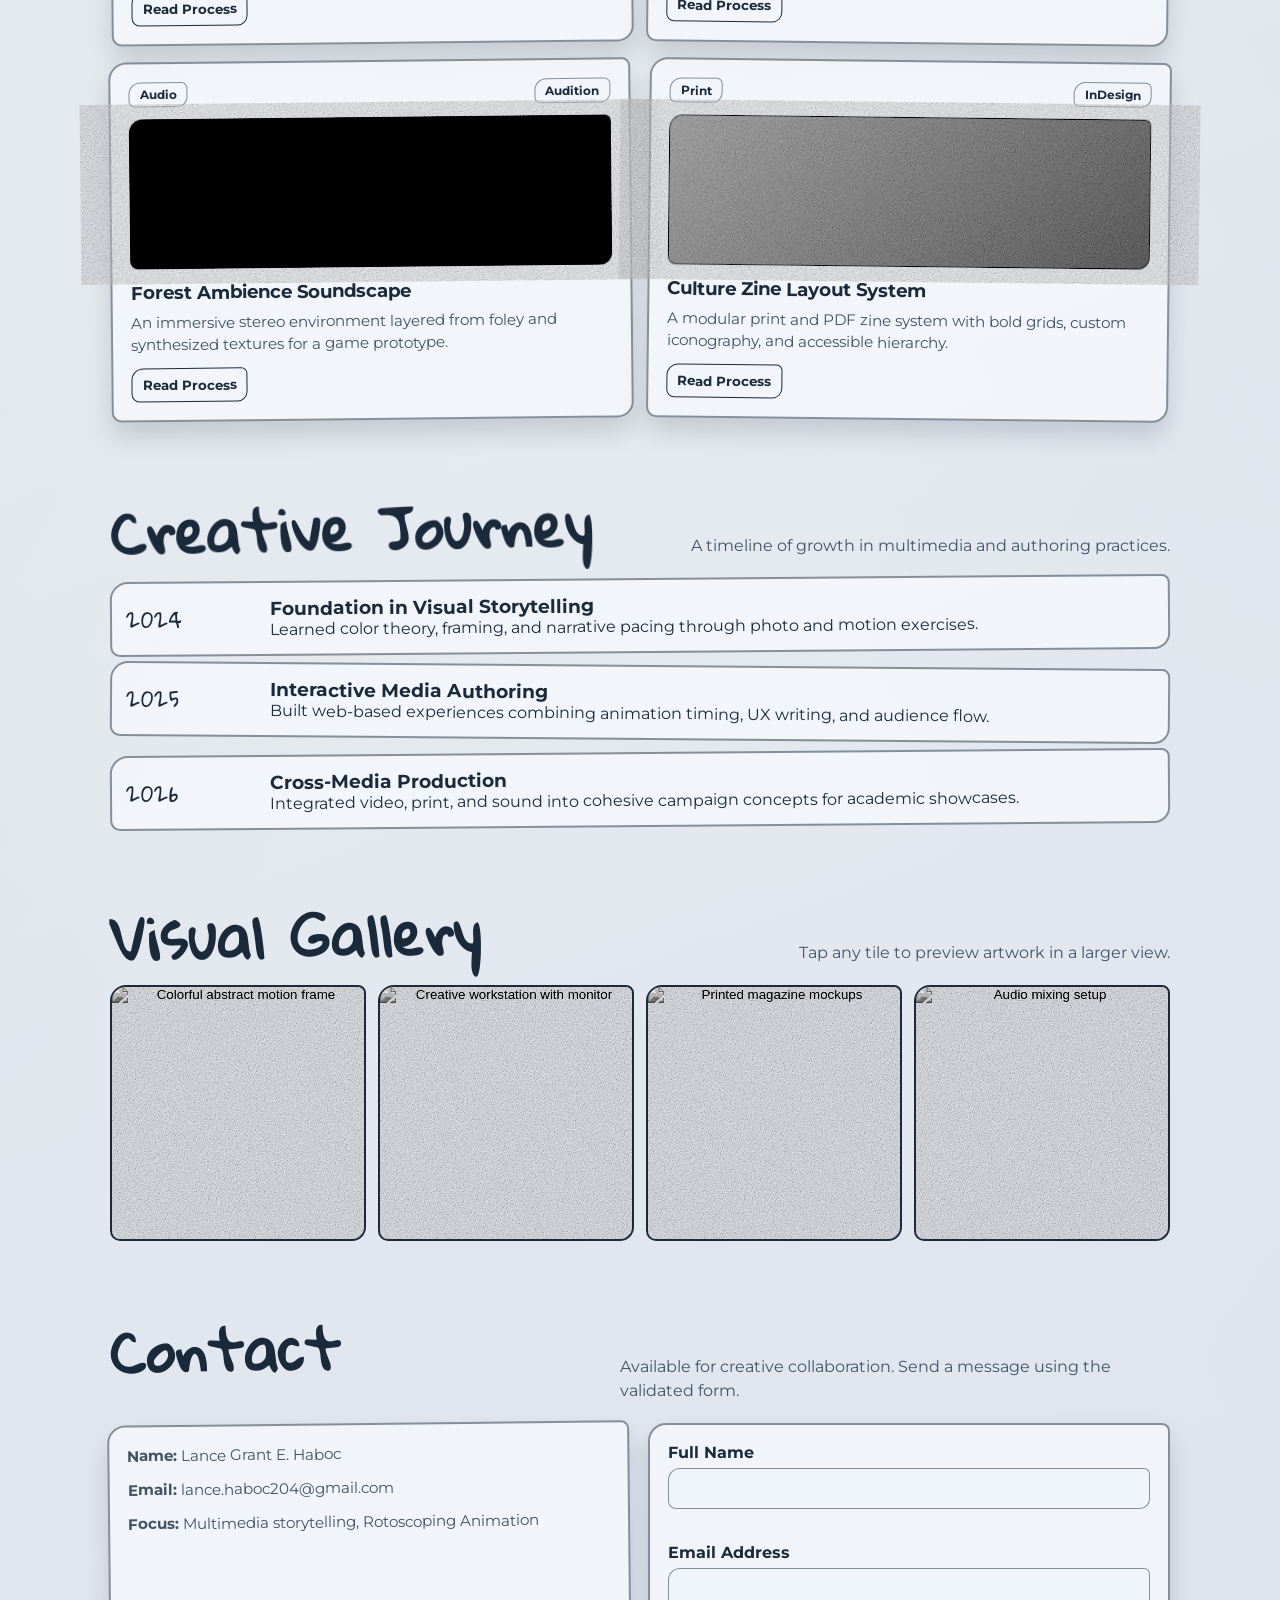
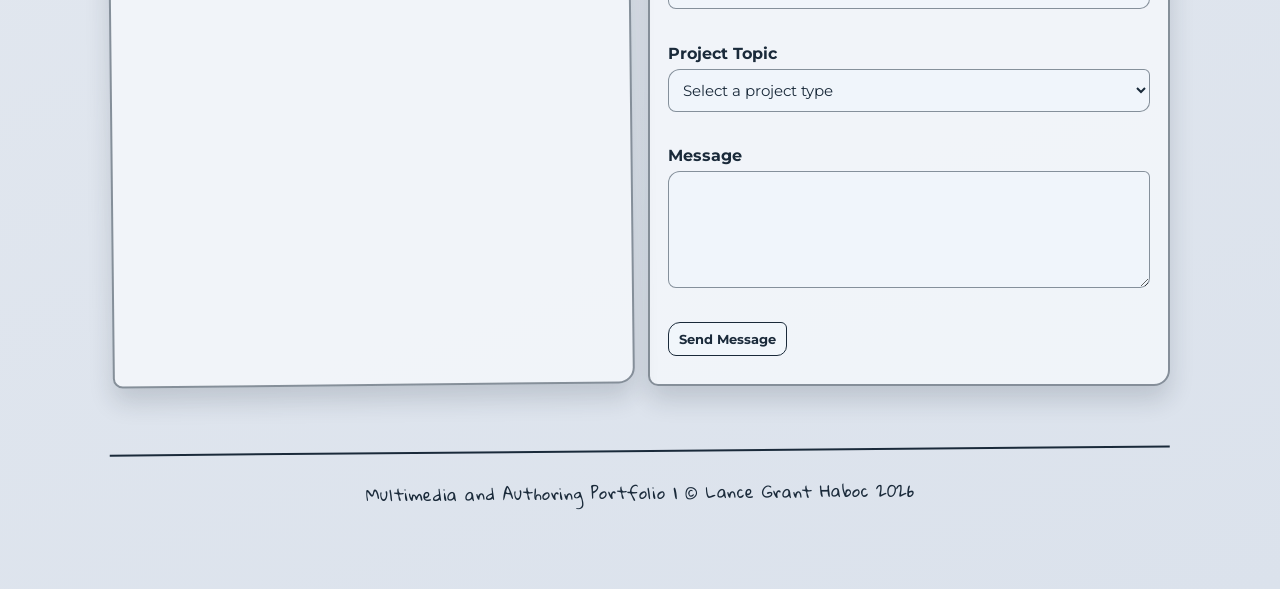
==== commit 6a059d2f: "Reedited" ====
--- a/index.html
+++ b/index.html
@@ -34,7 +34,6 @@
                     <ul id="projectsMenu" class="dropdown-menu" aria-label="Projects menu">
                         <li><a href="sections/rotoscope.html">Rotoscope</a></li>
                         <li><a href="sections/solar-system.html">Solar System</a></li>
-                        <li><a href="sections/scripts.html">Scripts</a></li>
                     </ul>
                 </li>
                 <li><a href="#gallery">About</a></li>
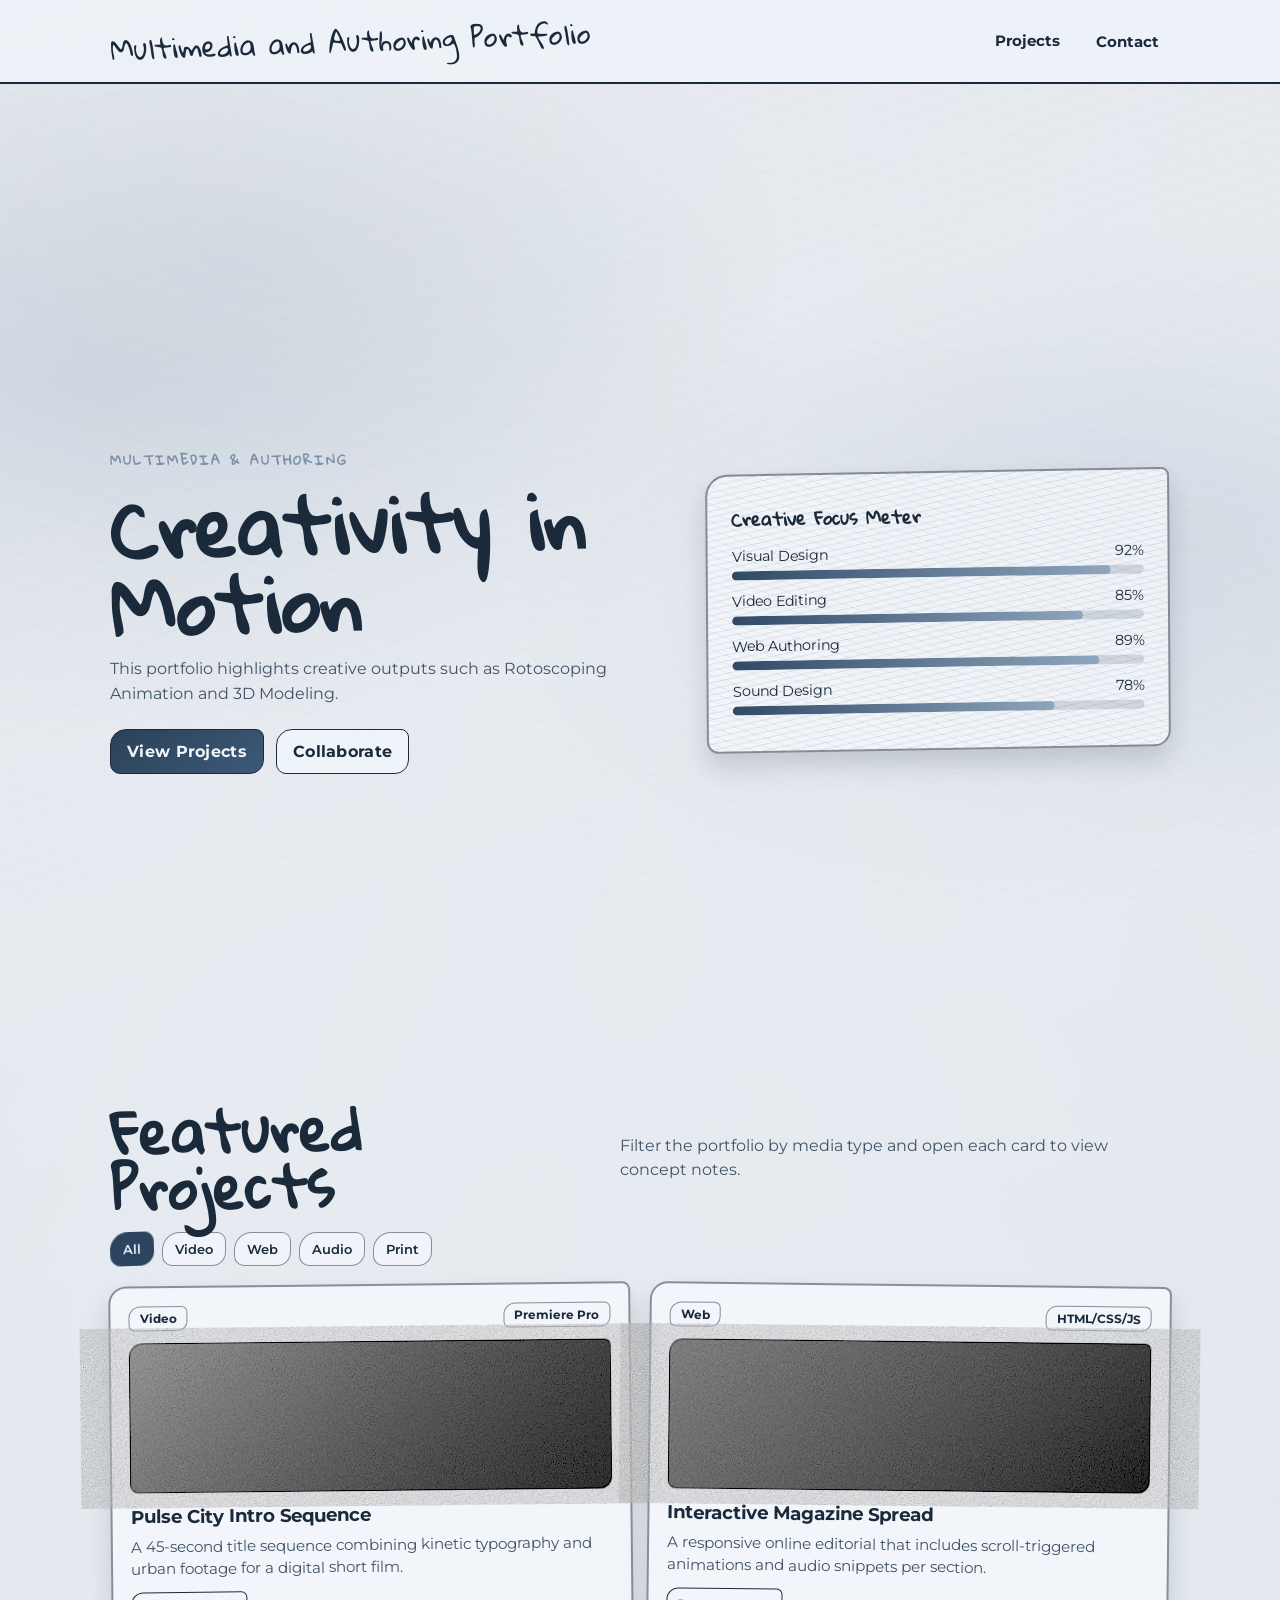
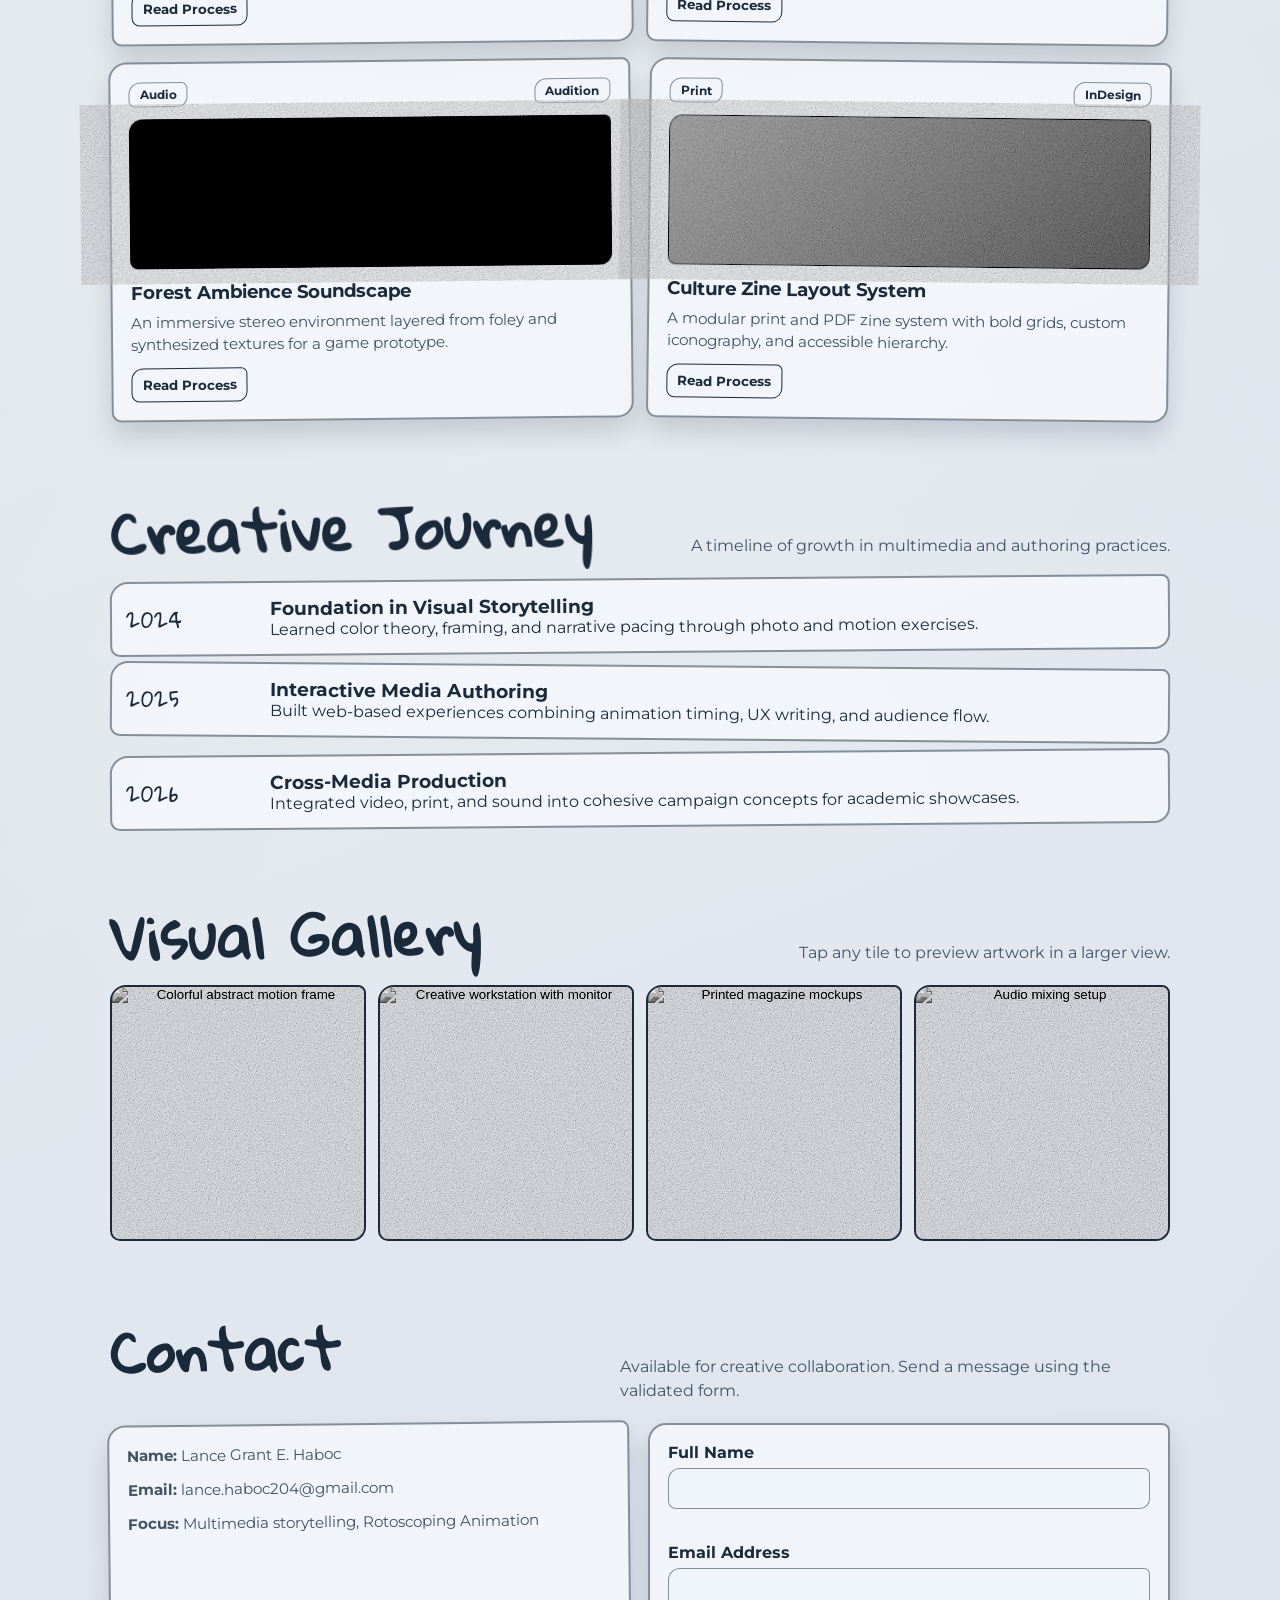
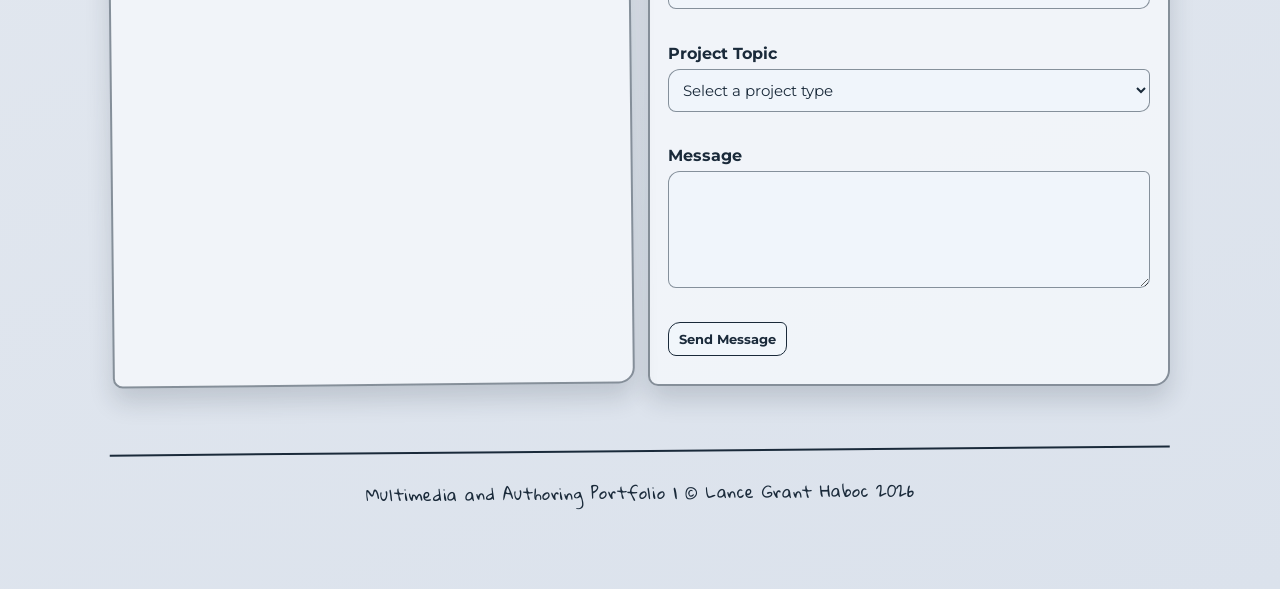
==== commit 5c3bd033: "Contacts" ====
--- a/index.html
+++ b/index.html
@@ -36,7 +36,7 @@
                         <li><a href="sections/solar-system.html">Solar System</a></li>
                     </ul>
                 </li>
-                <li><a href="#gallery">About</a></li>
+                <li><a href="#gallery">Contact</a></li>
             </ul>
         </nav>
     </header>
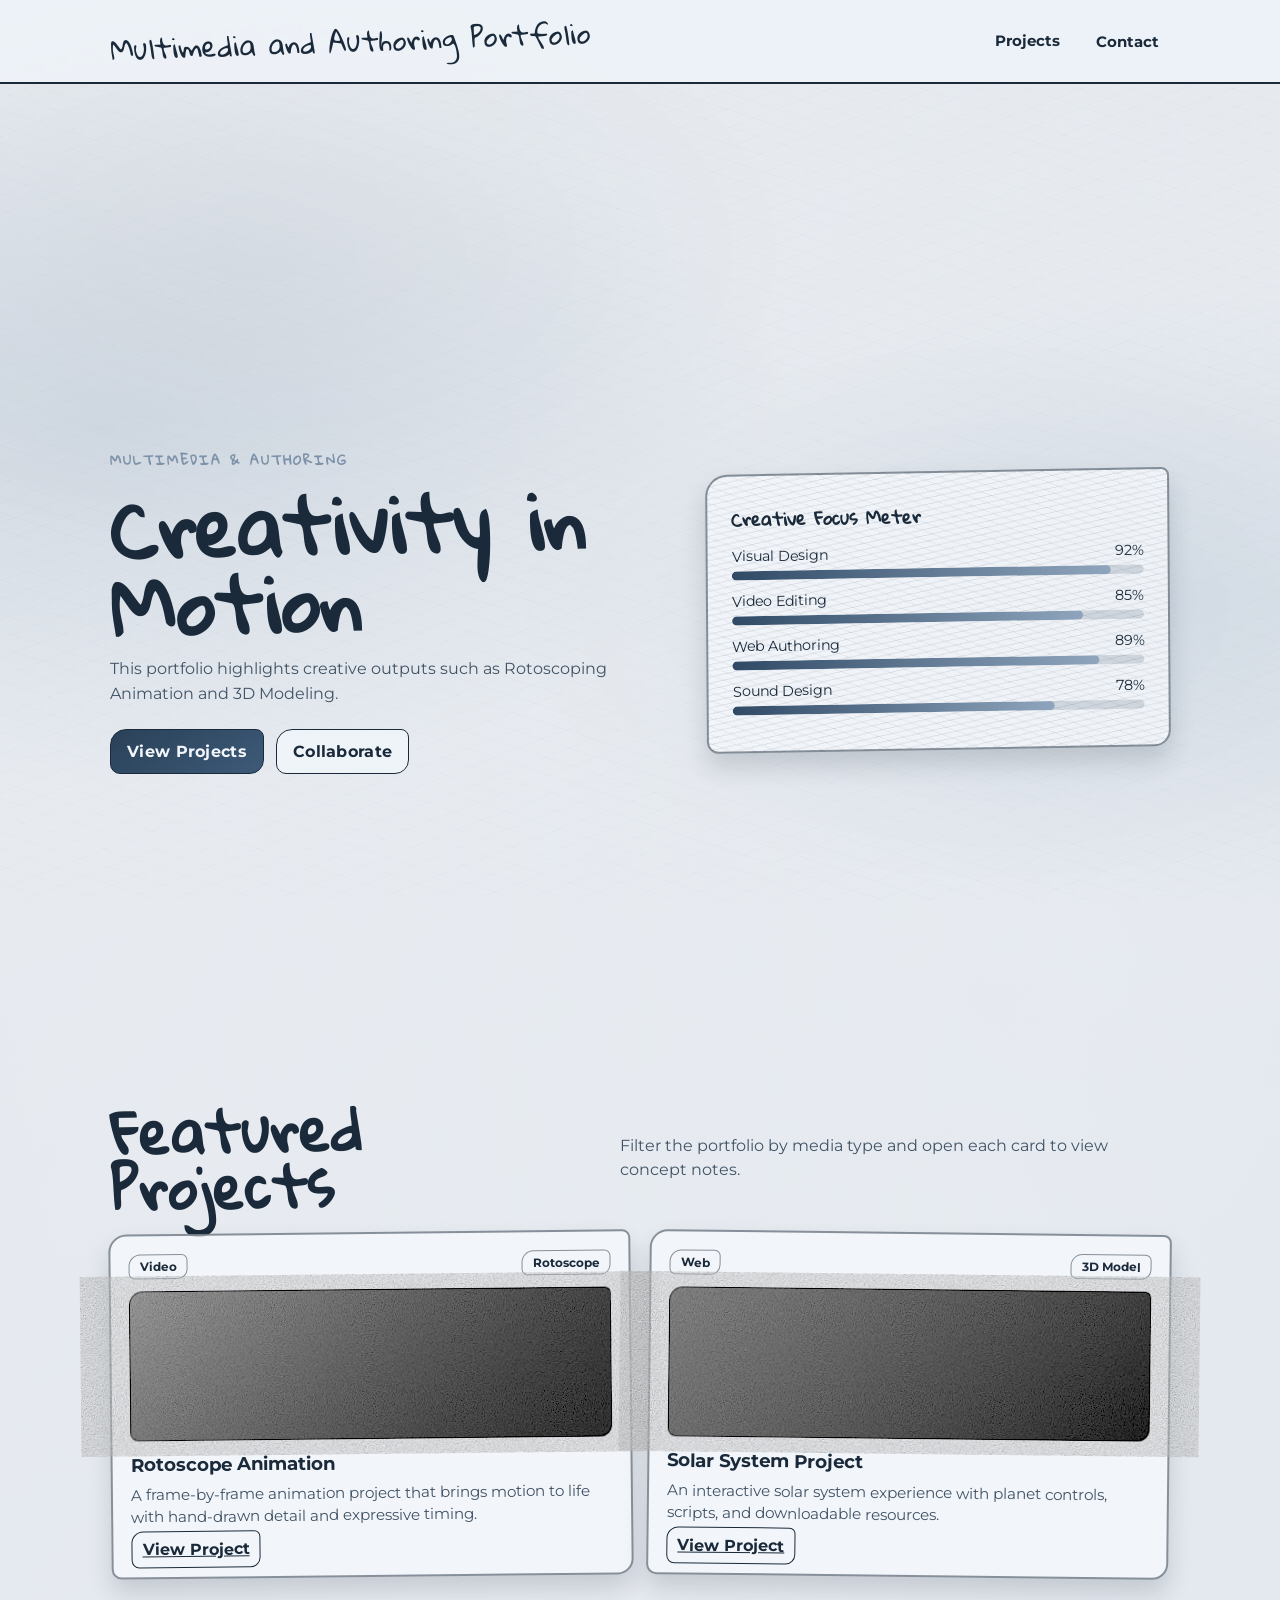
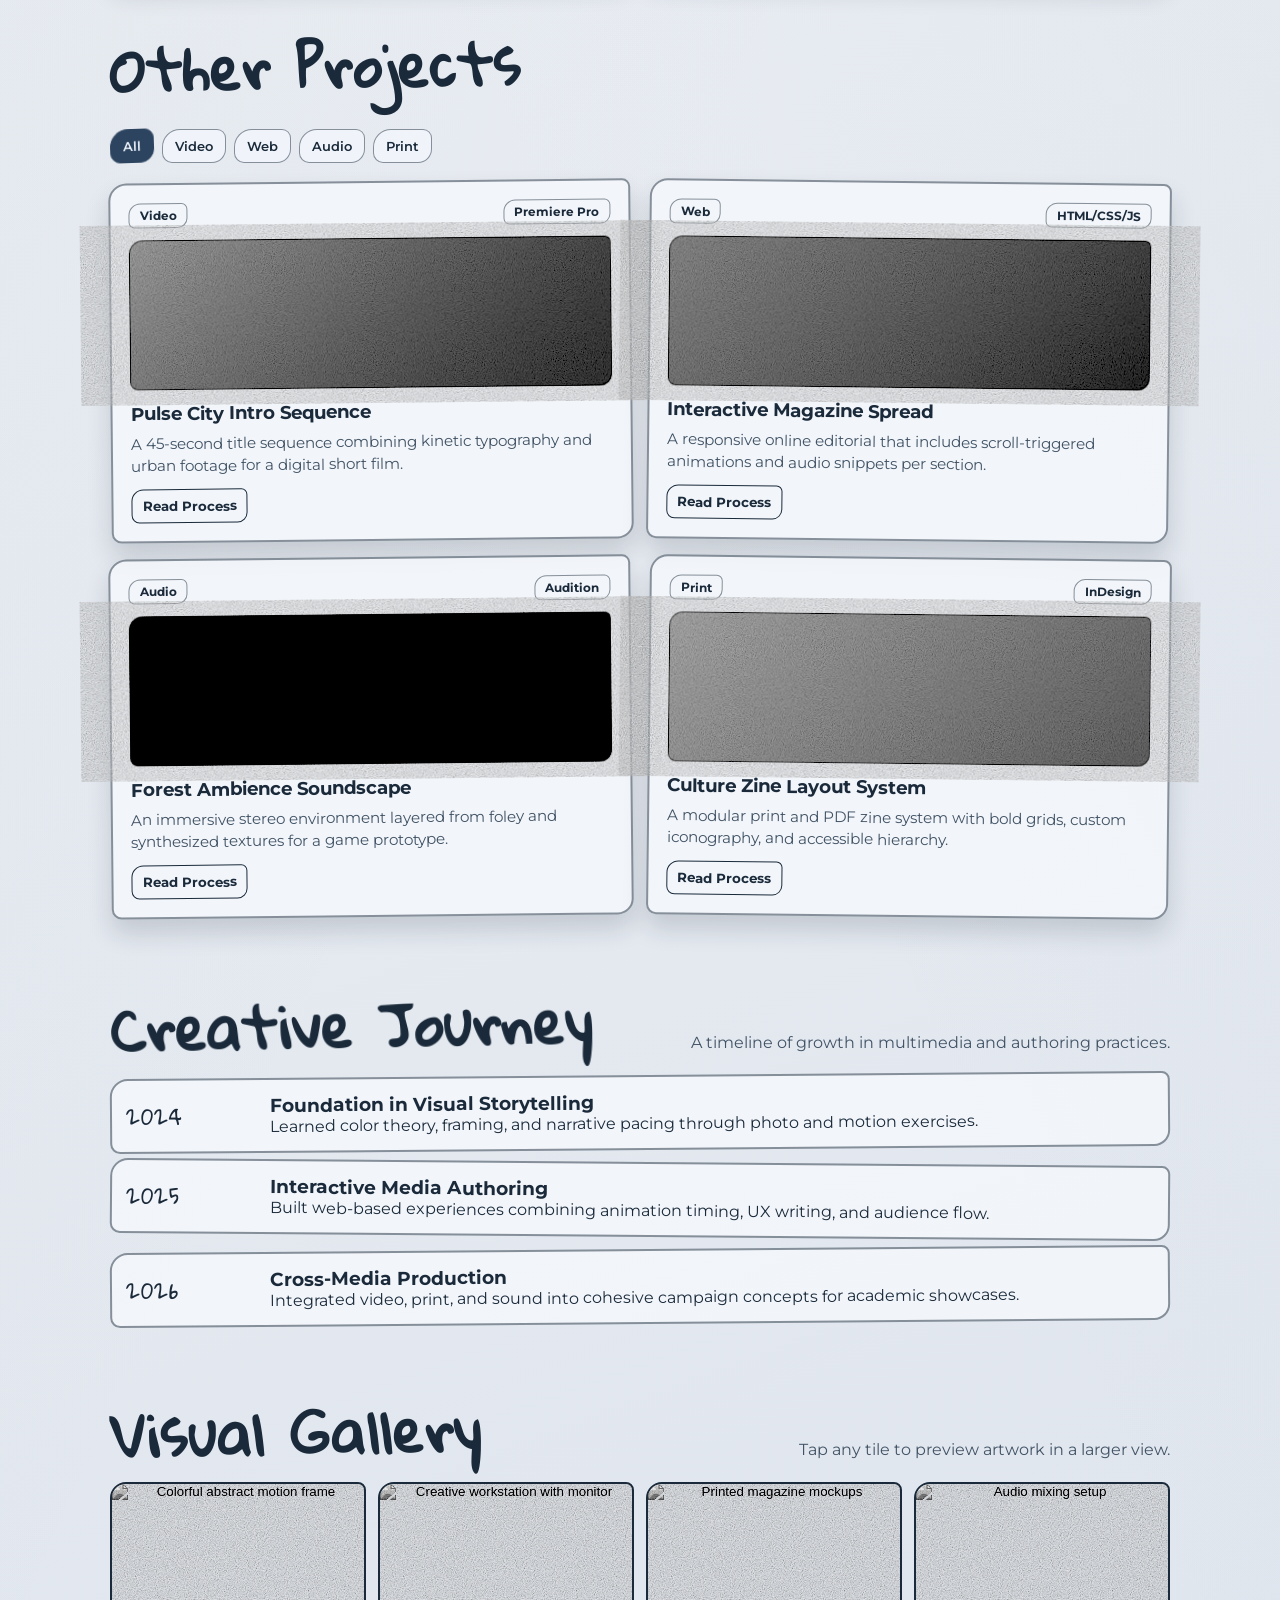
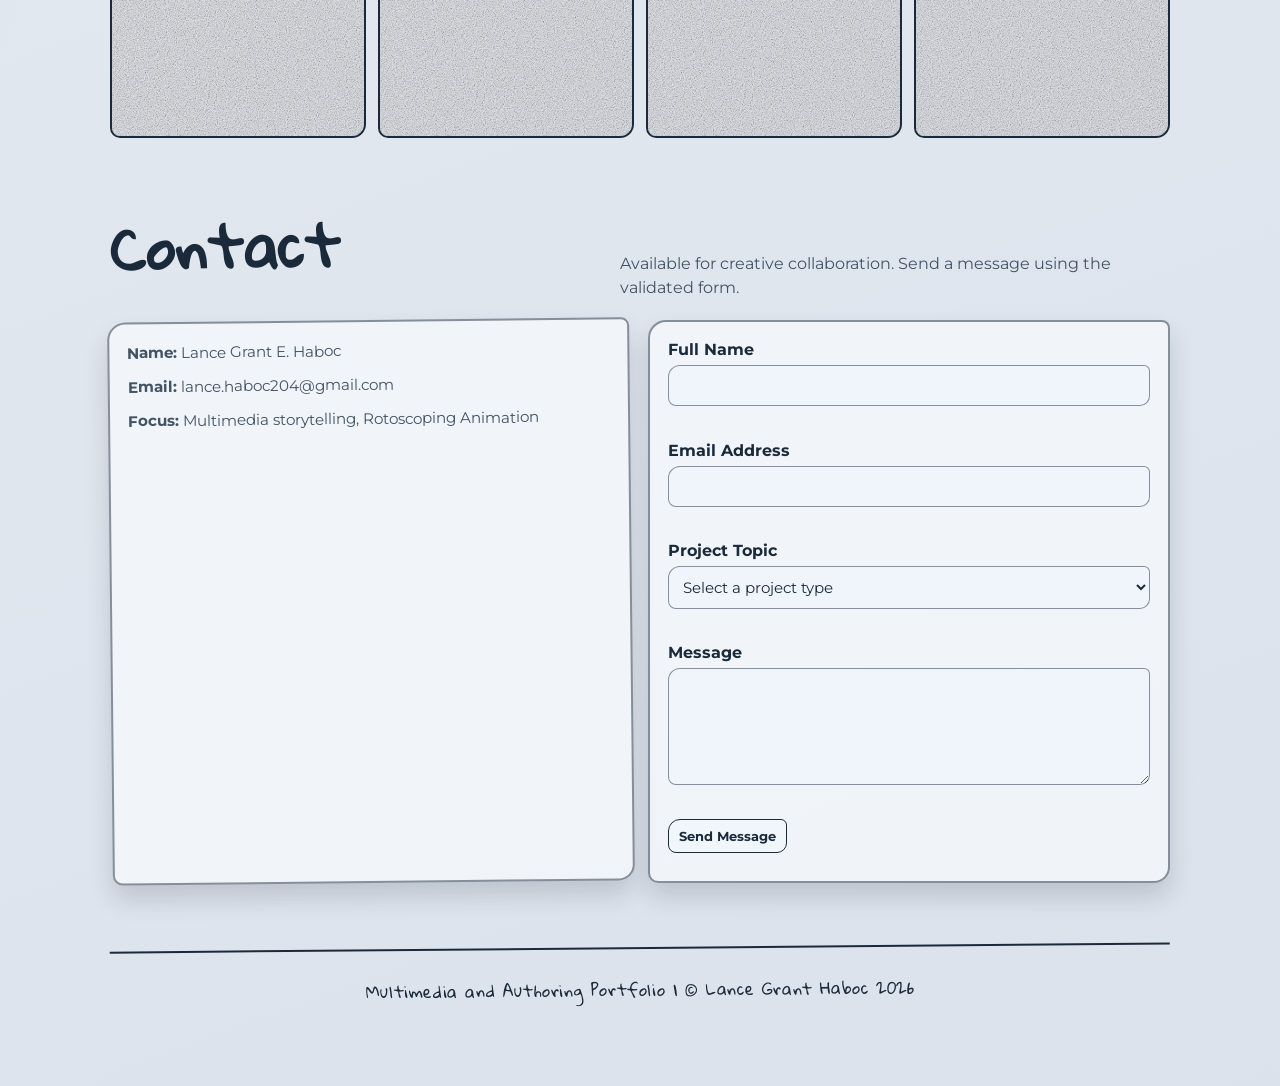
==== commit 89b8c17e: "RevisionV4" ====
--- a/index.html
+++ b/index.html
@@ -80,6 +80,37 @@
                 <p class="section-note">Filter the portfolio by media type and open each card to view concept notes.</p>
             </div>
 
+            <div class="grid" style="margin-bottom: 18px;">
+                <article class="project" data-type="video">
+                    <div class="project-top">
+                        <span class="tag">Video</span>
+                        <span class="tag">Rotoscope</span>
+                    </div>
+                    <div class="thumb" style="background-image: linear-gradient(135deg, #ff9f1c, #e71d36);"></div>
+                    <h3>Rotoscope Animation</h3>
+                    <p>A frame-by-frame animation project that brings motion to life with hand-drawn detail and expressive timing.</p>
+                    <a class="mini-btn" href="sections/rotoscope.html">View Project</a>
+                </article>
+
+                <article class="project" data-type="web">
+                    <div class="project-top">
+                        <span class="tag">Web</span>
+                        <span class="tag">3D Model</span>
+                    </div>
+                    <div class="thumb" style="background-image: linear-gradient(135deg, #00b4d8, #0077b6);"></div>
+                    <h3>Solar System Project</h3>
+                    <p>An interactive solar system experience with planet controls, scripts, and downloadable resources.</p>
+                    <a class="mini-btn" href="sections/solar-system.html">View Project</a>
+                </article>
+            </div>
+
+            <br>
+            <div class="section-head" style="margin-top: 24px; margin-bottom: 16px;">
+                 <h2 class="section-title">Other Projects</h2>
+            </div>
+
+            <br>
+
             <div class="filters" id="filters">
                 <button class="filter-btn active" data-filter="all" type="button">All</button>
                 <button class="filter-btn" data-filter="video" type="button">Video</button>
